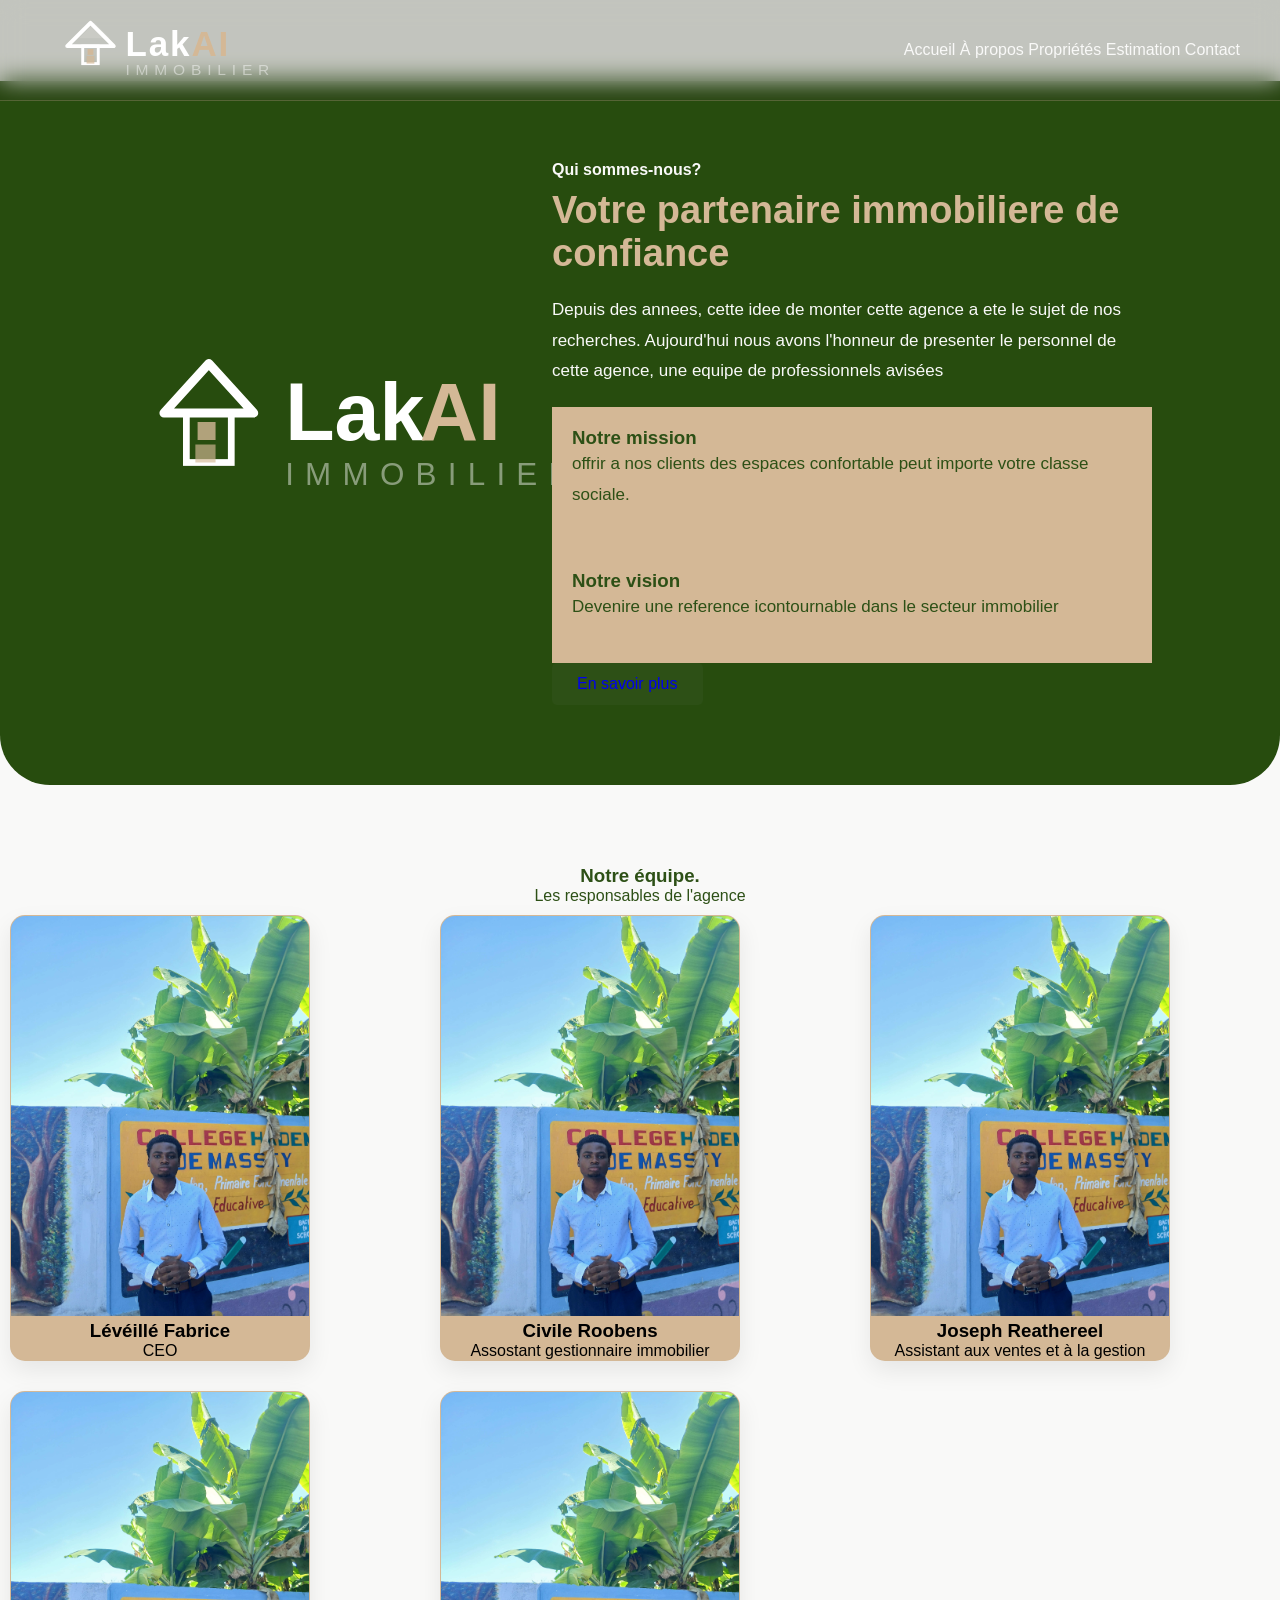
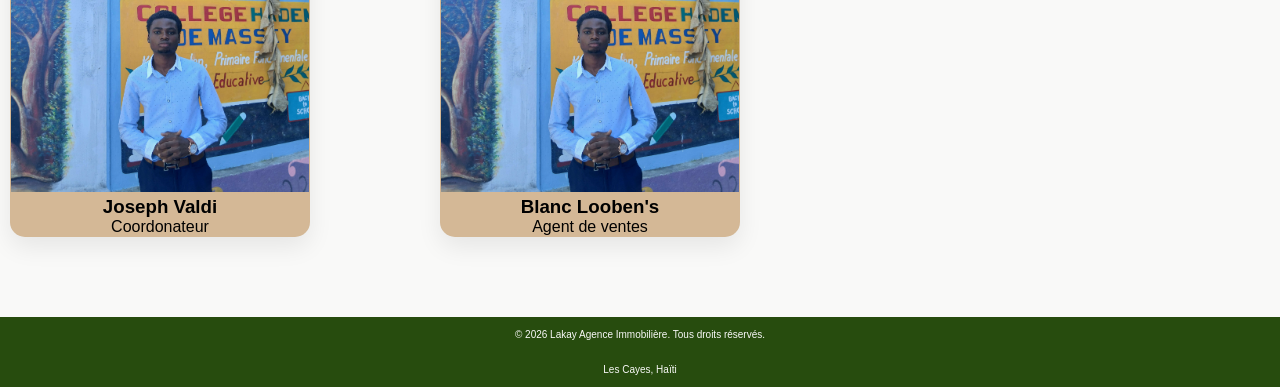
==== apropos.html @ c4681f2a "first commit" ====
<!DOCTYPE html>
<html lang="en">
<head>
    <meta charset="UTF-8">
    <meta name="viewport" content="width=device-width, initial-scale=1.0">
    <title>Document</title>
    <link rel="stylesheet" href="CSS/apropos.css">
</head>
<body>
     <header class="navbar">
      <div class="logo">
        <a href="index.html">
          <img src="IMG/logo-navbar.svg" alt="LakAI" height="70" />
        </a>
      </div>

      <nav class="menu">
        <a href="index.html">Accueil</a>
        <a href="apropos.html">À propos</a>
        <a href="propriete.html">Propriétés</a>
        <a href="estimation.html">Estimation</a>
        <a href="contact.html">Contact</a>
      </nav>
    </header>

    <section class="about">
      <div class="container">

        <div class="about-image">
          <img src="IMG/logo-compact.svg" alt="Agence Immobilière">
        </div>
        
        <div class="about-content">
          <h4 >Qui sommes-nous?</h4>
          <h1>Votre partenaire immobiliere de confiance</h1>
         
          <div class="texte">
              <p >
                Depuis des annees, cette idee de monter cette agence a ete le sujet de nos recherches. 
                Aujourd'hui nous avons l'honneur de presenter le personnel de cette agence, 
                une equipe de professionnels avisées
              </p>
          </div>

        <div class="mission-box">
          <h3>Notre mission</h3>
          <p>
            offrir a nos clients des espaces confortable 
            peut importe votre classe sociale.
          </p>
        </div>

        <div class="vision-box">
          <h3>Notre vision</h3>
          <p>
            Devenire une reference icontournable dans le secteur immobilier
          </p>
        </div>
        <a href="#" class="btn">En savoir plus</a>
      </div>
      </div>
    </section>

    
  <section class="equipe">
    
        <div class="titre-equipe">
          <h3>Notre équipe.</h3>
          <p>Les responsables de l'agence</p>
        </div>
        <div class="personnel">
                <div class="equipe-carte">
                  <img src="IMG/portrait_Reather.jpg" alt="Portrait de Reather" height="400">
                  <h3>Lévéillé Fabrice</h3>
                  <p>CEO</p>
                </div>

                <div class="equipe-carte">
                  <img src="IMG/portrait_Reather.jpg" alt="Portrait de Reather" height="400">
                  <h3>Civile Roobens</h3>
                  <p>Assostant gestionnaire immobilier</p>
                </div>

                <div class="equipe-carte">
                  <img src="IMG/portrait_Reather.jpg" alt="Portrait de Reather" height="400">
                  <h3>Joseph Reathereel</h3>
                  <p>Assistant aux ventes et à la gestion</p>
                </div>

                <div class="equipe-carte">
                  <img src="IMG/portrait_Reather.jpg" alt="Portrait de Reather" height="400">
                  <h3>Joseph Valdi</h3>
                  <p>Coordonateur</p>
                </div>

                <div class="equipe-carte">
                  <img src="IMG/portrait_Reather.jpg" alt="Portrait de Reather" height="400">
                  <h3>Blanc Looben's</h3>
                  <p>Agent de ventes</p>
                </div>
        </div>
    </section>

      <footer class="footer">
      <p>&copy; 2026 Lakay Agence Immobilière. Tous droits réservés.</p>
      <p>Les Cayes, Haïti</p>
    </footer>
</body>
</html>
---- CSS/apropos.css ----
*{

    margin: 0%;
    padding: 0%;
    box-sizing: border-box;
}
body{
    min-height:100vh;
    font-family: Arial, Helvetica, sans-serif;
    background: #f9f9f8 ;
    padding-top: 4%;
}
.navbar{
    position:fixed;
    top:0;
    width:100%;
    z-index:1000;
    display:flex;
    justify-content:space-between;
    align-items:center;
    padding:15px 40px;
    background:rgba(33, 43, 18, 0.25);
    backdrop-filter:blur(12px);
    border-bottom:1px solid rgba(212,184,150,0.25);

}
.menu a {
    list-style: none;
    text-decoration: none;
    color: #f9f9f8;
}
.menu a:hover{
    color: #274c0e;
}
.logo img{
    display:block;
}
.about {
    padding: 80px 10%;
    margin-top: 30px;
}
.container {
    display: flex;
    align-items: center;
    justify-content: space-between;
    gap: 50px;
}

.about-image img{
    width: 500px;
    border-radius: 15px;
}
.about-image img{
    max-width: 120%;
    height: auto;
}

.about-content{
    max-width: 600px;
}
.about-content h4 {
    color: #d4b896;
    margin-bottom: 10px;
}
.about-content h1{
    font-size: 38px;
    margin-bottom: 20px;
    color: #d4b896;
}
.about-content p{
    font-size: 17px;
    line-height: 1.8;
    color: #2d5016;
    margin-bottom: 20px;
}
.about-content h4{
    color: #f9f9f8;
}
.mission-box,
.vision-box{
    background: #d4b896;
    border-radius:;
    padding: 20px;
    border-left: 5px;
}


.texte p{
    color: #f9f9f8;
}
.mission-box h3 {
    color: #2d5016;
}
.vision-box h3 {
    color: #2d5016;
}
.btn{
    display: inline-block;
    padding: 12px 25px;
    background: #2d5016;
    text-decoration: none;
    border-radius: 5px;
    transition: 0,3s;
}
.about{
    background-color: #274c0e;
    border-radius: 0 0 50px 50px;
}

.row {
    background-color: #f9f9f8;
    background-size: 50%;
}
.footer p{
    text-align: center;
    color: #f9f9f8;
    background-color: #274c0e;
    font-size: 10px;
    padding: 12px 25px;
    justify-content: center;
    align-items: center;
}

.equipe{
    background: #f9f9f8;
    padding: 80px 10px;
    text-align: center;
    animation: slideUp 2s;
}

@keyframes slideUp{
    0%{
        transform: translateY(30px);
        opacity: 0;
     }
     100%{
        transform: translateY(0);
        opacity: 1;
     }
}
    
.personnel{
    display: grid;
    grid-template-columns: repeat(auto-fit, minmax(300px,1fr));
    gap: 30px;
}

.equipe-carte{
    background: #d4b896;
    border-radius:20px;
    overflow:hidden;
    border:1px solid rgba(212,184,150,.35);
    box-shadow:0 10px 25px rgba(16, 9, 9, 0.08);
    transition:all .3s ease;
    overflow: hidden;
    
}
.equipe-carte img{
    transition: 0.5s;
}
.equipe-carte:hover{
 transform: scale(1.1);
}
  

.titre-equipe {
    color: #2d5016;
    margin-bottom: 10px;
    justify-content: center;
    text-align: center;
}
.equipe-carte{
   
    border-radius: 15px;
    width: 300px;
    justify-content: center;
    object-fit: contain;
}

 @media (max-widht: 992px) {
    .container{
        flex-direction: column;
        text-align: center;
    }

    .about-image img{
        width: 400px;
    }

    .about-content {
        max-width: 100%;
    }
 }  

 @media (max-width: 768px) {
    .navbar{
        flex-direction: column;
        gap: 15px;
        padding: 15px 20px;
    }

    .menu {
        display: flex;
        flex-direction: column;
        align-items: center;
        gap: 10px;
        width: 100%;
    }

   .about {
    padding: 60px 5%;
    margin-top: 32%;
   } 

   .about-content h1{
    font-size: 28px;
   }

   .about-image img {
    width: 100%;
    max-width: 350px;
   }
   .equipe-carte {
    width: 100%;
    max-width: 300px;
    margin: 0 auto;
   }
 }

   @media (max-width: 480px) {
    .about-content h1{
        font-size: 22px;
    }

    .about-content p {
        font-size: 15px;
    }

    .btn {
        display: block;
        text-align: center;
        width: 100%;
    }

    .equipe {
        padding: 60px 10px;
    }
   }
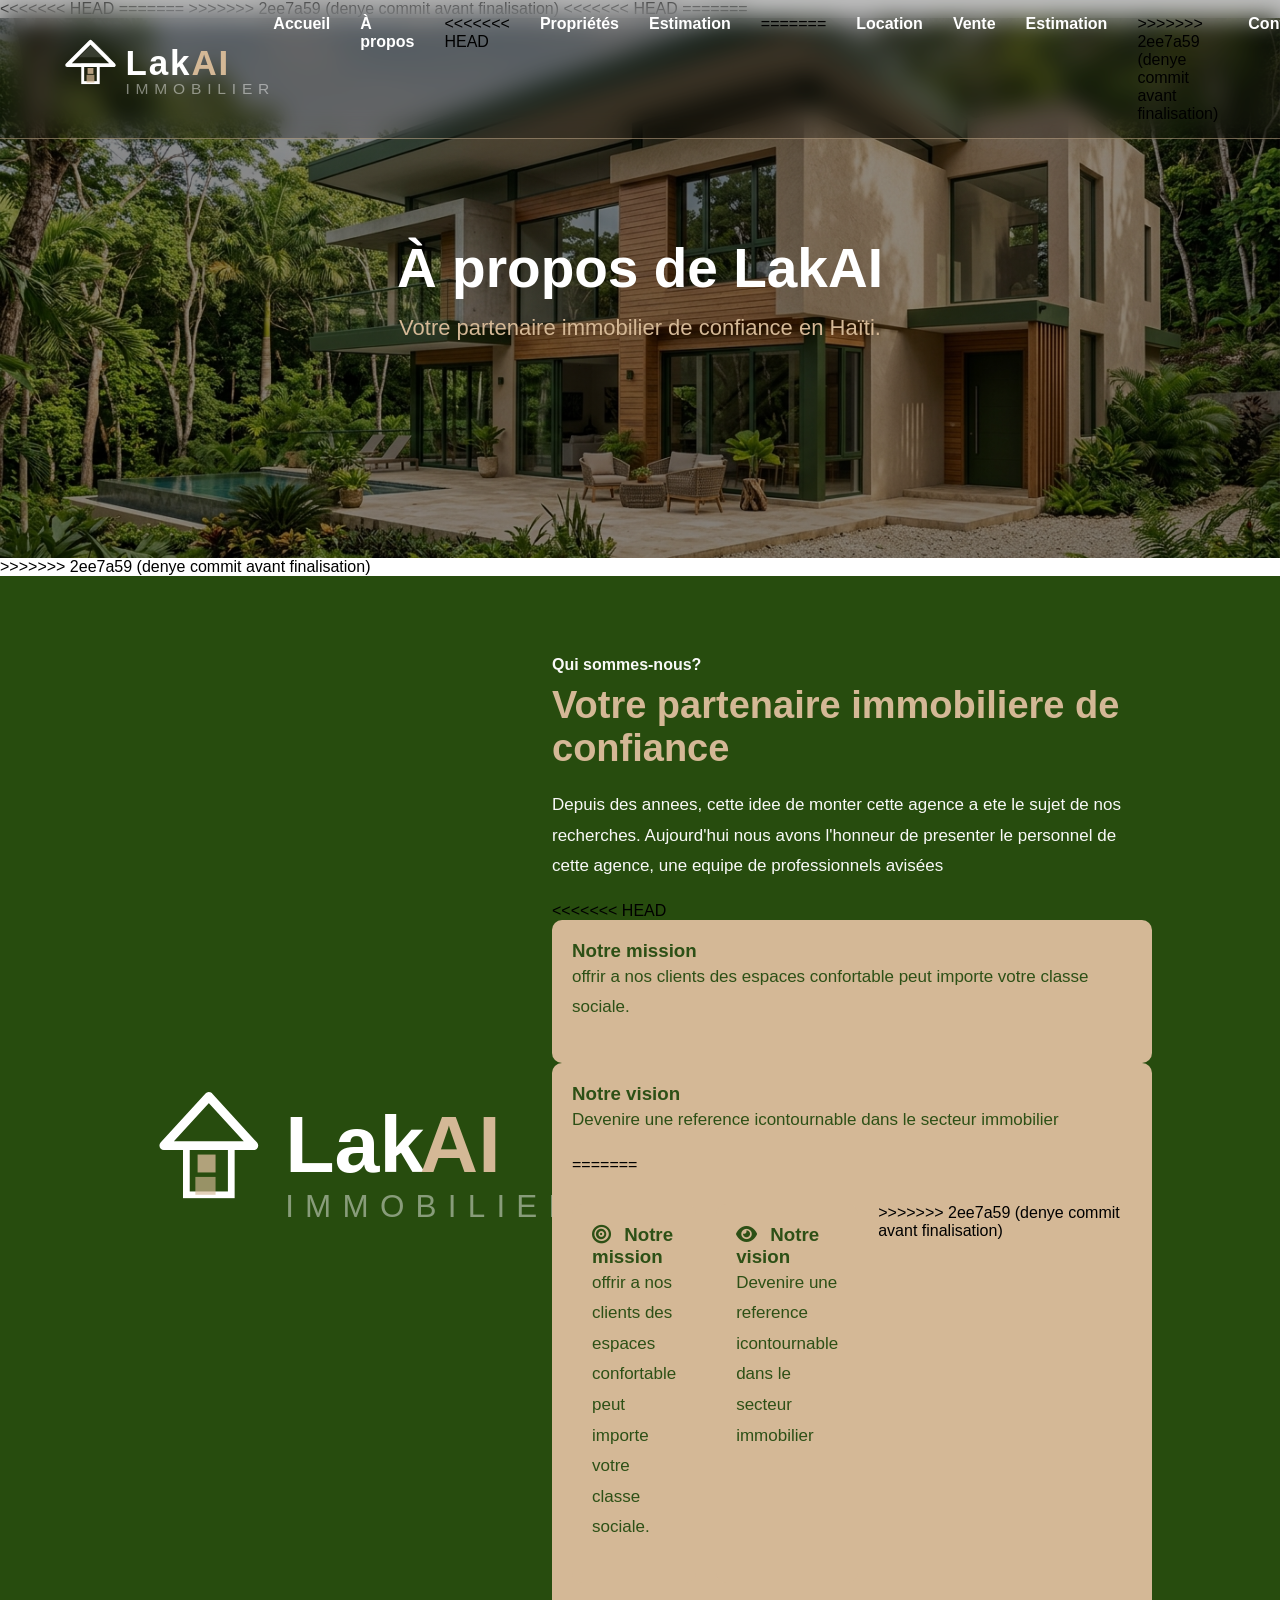
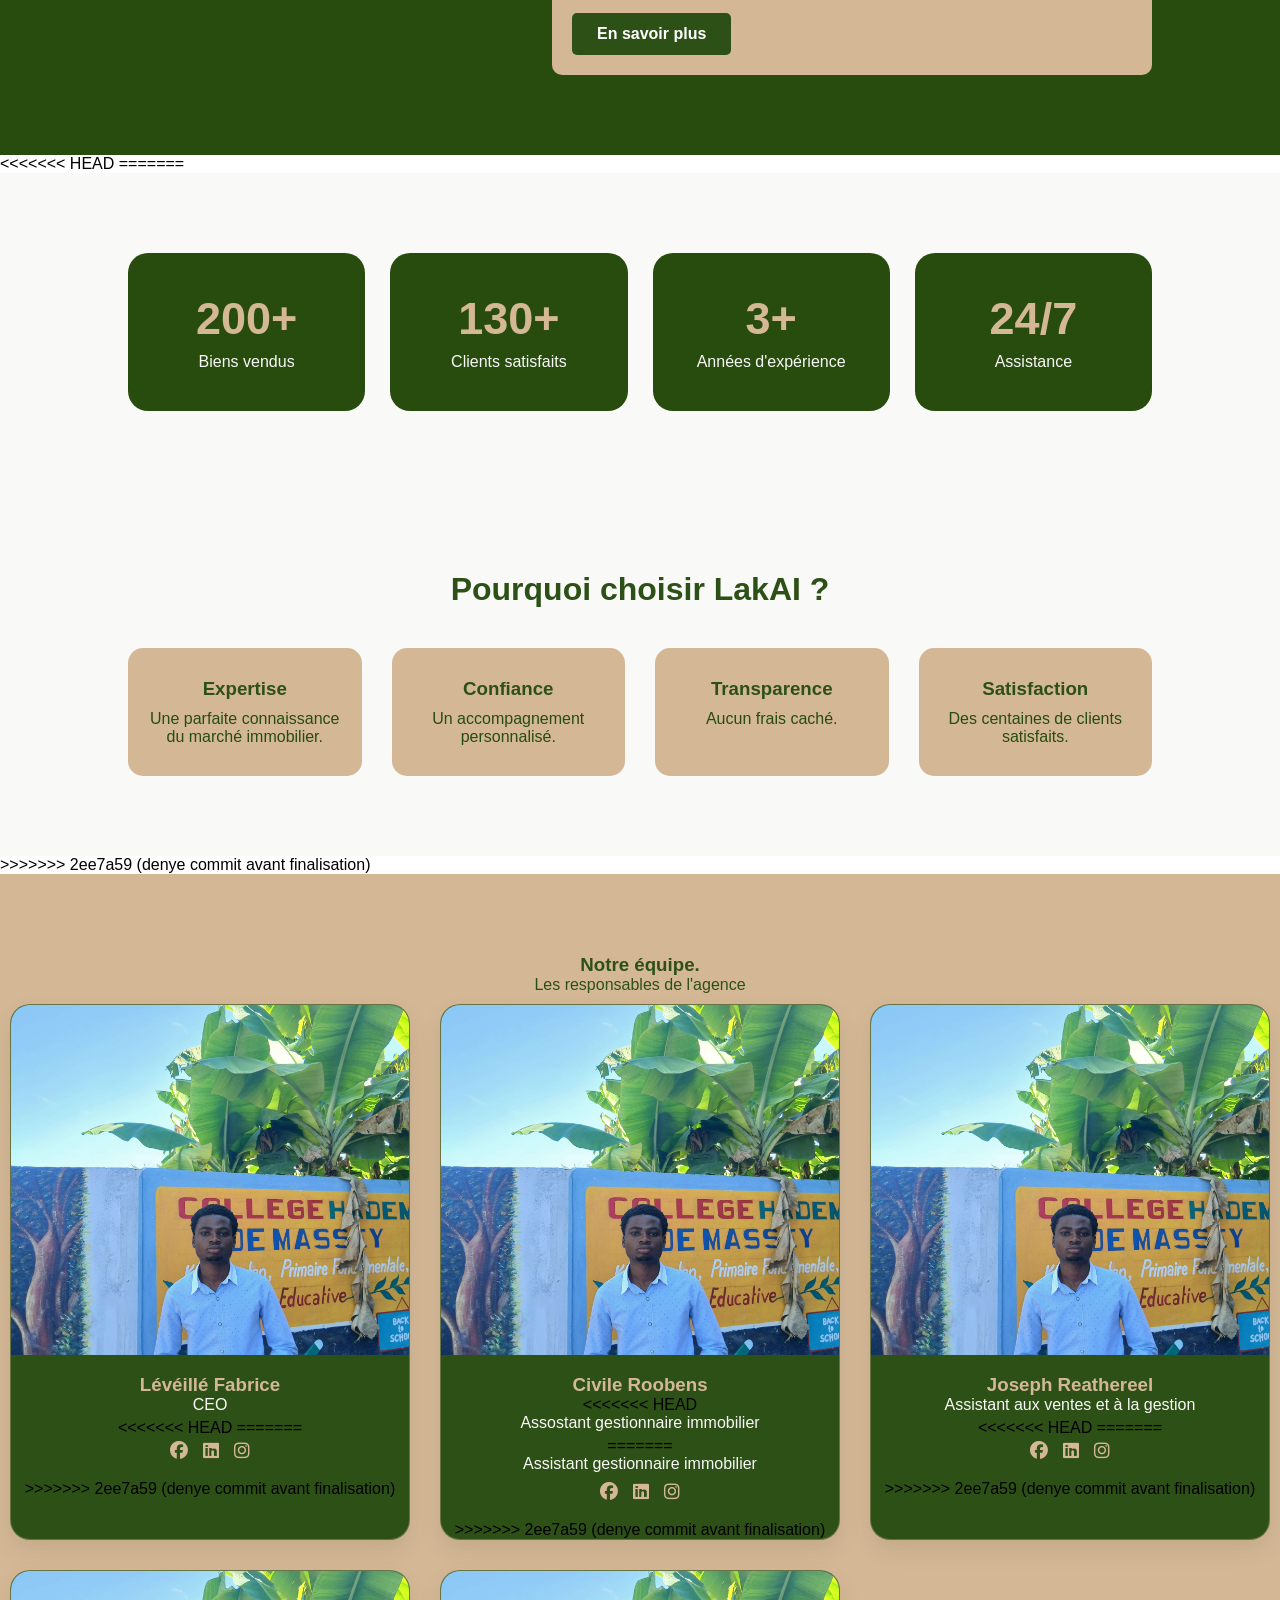
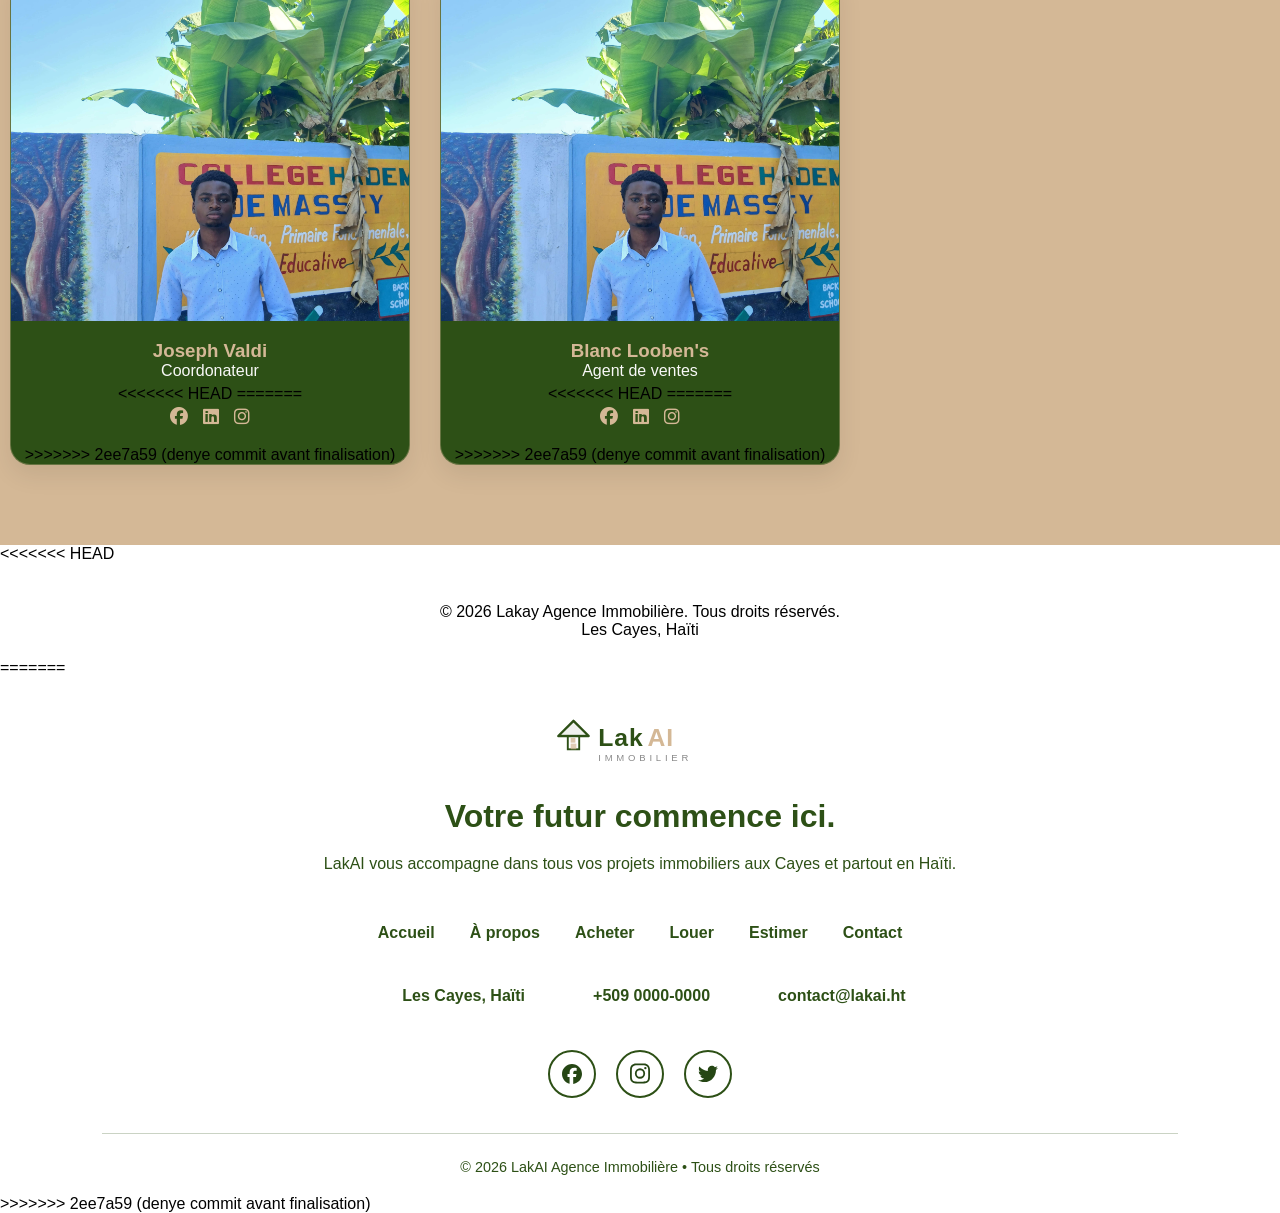
==== commit 0e73e171: "denye commit avant finalisation" ====
--- a/apropos.html
+++ b/apropos.html
@@ -3,8 +3,15 @@
 <head>
     <meta charset="UTF-8">
     <meta name="viewport" content="width=device-width, initial-scale=1.0">
+<<<<<<< HEAD
     <title>Document</title>
     <link rel="stylesheet" href="CSS/apropos.css">
+=======
+    <title>À propos - LakAI</title>
+     <link rel="icon" href="webfonts/house.svg" />
+    <link rel="stylesheet" href="CSS/apropos.css">
+    <link rel="stylesheet" href="https://cdnjs.cloudflare.com/ajax/libs/font-awesome/6.5.1/css/all.min.css">
+>>>>>>> 2ee7a59 (denye commit avant finalisation)
 </head>
 <body>
      <header class="navbar">
@@ -17,12 +24,31 @@
       <nav class="menu">
         <a href="index.html">Accueil</a>
         <a href="apropos.html">À propos</a>
+<<<<<<< HEAD
         <a href="propriete.html">Propriétés</a>
         <a href="estimation.html">Estimation</a>
+=======
+        <a href="location.html">Location</a>
+        <a href="proprietes.html">Vente</a>
+        <a href="estimations.html">Estimation</a>
+>>>>>>> 2ee7a59 (denye commit avant finalisation)
         <a href="contact.html">Contact</a>
       </nav>
     </header>
 
+<<<<<<< HEAD
+=======
+
+
+
+    <section class="about-hero">
+        <div class="overlay">
+            <h1>À propos de LakAI</h1>
+            <p>Votre partenaire immobilier de confiance en Haïti.</p>
+        </div>
+    </section>
+
+>>>>>>> 2ee7a59 (denye commit avant finalisation)
     <section class="about">
       <div class="container">
 
@@ -42,6 +68,7 @@
               </p>
           </div>
 
+<<<<<<< HEAD
         <div class="mission-box">
           <h3>Notre mission</h3>
           <p>
@@ -55,12 +82,74 @@
           <p>
             Devenire une reference icontournable dans le secteur immobilier
           </p>
+=======
+        <div class="valeurs">
+          <div class="mission-box">
+            <h3><i class="fa-solid fa-bullseye"></i> Notre mission</h3>
+            <p>
+              offrir a nos clients des espaces confortable 
+              peut importe votre classe sociale.
+            </p>
+          </div>
+
+          <div class="vision-box">
+            <h3><i class="fa-solid fa-eye"></i> Notre vision</h3>
+            <p>
+              Devenire une reference icontournable dans le secteur immobilier
+            </p>
+          </div>
+>>>>>>> 2ee7a59 (denye commit avant finalisation)
         </div>
         <a href="#" class="btn">En savoir plus</a>
       </div>
       </div>
     </section>
 
+<<<<<<< HEAD
+=======
+    <section class="stats">
+        <div class="stat">
+            <h2>200+</h2>
+            <p>Biens vendus</p>
+        </div>
+        <div class="stat">
+            <h2>130+</h2>
+            <p>Clients satisfaits</p>
+        </div>
+        <div class="stat">
+            <h2>3+</h2>
+            <p>Années d'expérience</p>
+        </div>
+        <div class="stat">
+            <h2>24/7</h2>
+            <p>Assistance</p>
+        </div>
+    </section>
+
+    <section class="why-us">
+        <h2>Pourquoi choisir LakAI ?</h2>
+        <div class="why-grid">
+            <div>
+                <h3> Expertise</h3>
+                <p>Une parfaite connaissance du marché immobilier.</p>
+            </div>
+            <div>
+                <h3> Confiance</h3>
+                <p>Un accompagnement personnalisé.</p>
+            </div>
+            <div>
+                <h3> Transparence</h3>
+                <p>Aucun frais caché.</p>
+            </div>
+            <div>
+                <h3> Satisfaction</h3>
+                <p>Des centaines de clients satisfaits.</p>
+            </div>
+        </div>
+    </section>
+
+
+>>>>>>> 2ee7a59 (denye commit avant finalisation)
     
   <section class="equipe">
     
@@ -73,37 +162,150 @@
                   <img src="IMG/portrait_Reather.jpg" alt="Portrait de Reather" height="400">
                   <h3>Lévéillé Fabrice</h3>
                   <p>CEO</p>
+<<<<<<< HEAD
+=======
+                  <div class="social">
+                    <i class="fa-brands fa-facebook"></i>
+                    <i class="fa-brands fa-linkedin"></i>
+                    <i class="fa-brands fa-instagram"></i>
+                  </div>
+>>>>>>> 2ee7a59 (denye commit avant finalisation)
                 </div>
 
                 <div class="equipe-carte">
                   <img src="IMG/portrait_Reather.jpg" alt="Portrait de Reather" height="400">
                   <h3>Civile Roobens</h3>
+<<<<<<< HEAD
                   <p>Assostant gestionnaire immobilier</p>
+=======
+                  <p>Assistant gestionnaire immobilier</p>
+                  <div class="social">
+                    <i class="fa-brands fa-facebook"></i>
+                    <i class="fa-brands fa-linkedin"></i>
+                    <i class="fa-brands fa-instagram"></i>
+                  </div>
+>>>>>>> 2ee7a59 (denye commit avant finalisation)
                 </div>
 
                 <div class="equipe-carte">
                   <img src="IMG/portrait_Reather.jpg" alt="Portrait de Reather" height="400">
                   <h3>Joseph Reathereel</h3>
                   <p>Assistant aux ventes et à la gestion</p>
+<<<<<<< HEAD
+=======
+                  <div class="social">
+                    <i class="fa-brands fa-facebook"></i>
+                    <i class="fa-brands fa-linkedin"></i>
+                    <i class="fa-brands fa-instagram"></i>
+                  </div>
+>>>>>>> 2ee7a59 (denye commit avant finalisation)
                 </div>
 
                 <div class="equipe-carte">
                   <img src="IMG/portrait_Reather.jpg" alt="Portrait de Reather" height="400">
                   <h3>Joseph Valdi</h3>
                   <p>Coordonateur</p>
+<<<<<<< HEAD
+=======
+                  <div class="social">
+                    <i class="fa-brands fa-facebook"></i>
+                    <i class="fa-brands fa-linkedin"></i>
+                    <i class="fa-brands fa-instagram"></i>
+                  </div>
+>>>>>>> 2ee7a59 (denye commit avant finalisation)
                 </div>
 
                 <div class="equipe-carte">
                   <img src="IMG/portrait_Reather.jpg" alt="Portrait de Reather" height="400">
                   <h3>Blanc Looben's</h3>
                   <p>Agent de ventes</p>
-                </div>
-        </div>
-    </section>
-
+<<<<<<< HEAD
+=======
+                  <div class="social">
+                    <i class="fa-brands fa-facebook"></i>
+                    <i class="fa-brands fa-linkedin"></i>
+                    <i class="fa-brands fa-instagram"></i>
+                  </div>
+>>>>>>> 2ee7a59 (denye commit avant finalisation)
+                </div>
+        </div>
+    </section>
+
+<<<<<<< HEAD
       <footer class="footer">
       <p>&copy; 2026 Lakay Agence Immobilière. Tous droits réservés.</p>
       <p>Les Cayes, Haïti</p>
     </footer>
+=======
+       <footer class="footer">
+
+    <div class="footer-top">
+
+        <img src="IMG/logo-fond-blanc.svg" alt="LakAI" class="footer-logo">
+
+        <h2>Votre futur commence ici.</h2>
+
+        <p>
+            LakAI vous accompagne dans tous vos projets immobiliers
+            aux Cayes et partout en Haïti.
+        </p>
+
+    </div>
+
+    <div class="footer-middle">
+
+        <a href="index.html">Accueil</a>
+
+        <a href="apropos.html">À propos</a>
+
+        <a href="proprietes.html">Acheter</a>
+
+        <a href="proprietesalouer.html">Louer</a>
+
+        <a href="estimation.html">Estimer</a>
+
+        <a href="contact.html">Contact</a>
+
+    </div>
+
+    <div class="footer-contact">
+
+        <div class="contact-box">
+            <img src="Webfonts/location-dot-solid.svg" alt="">
+            <span>Les Cayes, Haïti</span>
+        </div>
+
+        <div class="contact-box">
+            <img src="Webfonts/phone-solid.svg" alt="">
+            <span>+509 0000-0000</span>
+        </div>
+
+        <div class="contact-box">
+            <img src="Webfonts/envelope-solid.svg" alt="">
+            <span>contact@lakai.ht</span>
+        </div>
+
+    </div>
+
+    <div class="footer-social">
+
+        <a href="#"><img src="Webfonts/facebook.svg" alt=""></a>
+
+        <a href="#"><img src="Webfonts/instagram.svg" alt=""></a>
+
+        <a href="#"><img src="Webfonts/twitter.svg" alt=""></a>
+
+    </div>
+
+    <div class="footer-bottom">
+
+        <p>
+            © 2026 LakAI Agence Immobilière • Tous droits réservés
+        </p>
+
+    </div>
+
+</footer>
+>>>>>>> 2ee7a59 (denye commit avant finalisation)
 </body>
 </html>
--- a/CSS/apropos.css
+++ b/CSS/apropos.css
@@ -1,43 +1,108 @@
-*{
-
-    margin: 0%;
-    padding: 0%;
-    box-sizing: border-box;
-}
-body{
-    min-height:100vh;
-    font-family: Arial, Helvetica, sans-serif;
-    background: #f9f9f8 ;
-    padding-top: 4%;
-}
-.navbar{
-    position:fixed;
-    top:0;
-    width:100%;
-    z-index:1000;
-    display:flex;
-    justify-content:space-between;
-    align-items:center;
-    padding:15px 40px;
-    background:rgba(33, 43, 18, 0.25);
-    backdrop-filter:blur(12px);
-    border-bottom:1px solid rgba(212,184,150,0.25);
-
-}
-.menu a {
-    list-style: none;
-    text-decoration: none;
-    color: #f9f9f8;
-}
-.menu a:hover{
-    color: #274c0e;
-}
-.logo img{
-    display:block;
-}
+* {
+  margin: 0;
+  padding: 0;
+  box-sizing: border-box;
+}
+
+body {
+  min-height: 100vh;
+  font-family: Arial, Helvetica, sans-serif;
+}
+
+.hero {
+  min-height: 100vh;
+  background-image:
+    linear-gradient(rgba(0, 0, 0, 0.45), rgba(0, 0, 0, 0.45)),
+    url("../IMG/Gemini_Generated_Image_sgoa5hsgoa5hsgoa.png");
+  background-size: cover;
+  background-position: center;
+  display: flex;
+  justify-content: center;
+  align-items: center;
+  text-align: center;
+  padding: 40px;
+}
+
+.hero-overlay {
+  position: absolute;
+  inset: 0;
+  display: flex;
+  justify-content: center;
+  align-items: center;
+  text-align: center;
+  padding: 40px;
+  z-index: 10;
+  pointer-events: none;
+}
+
+.hero-overlay .hero-buttons a {
+  pointer-events: all;
+}
+
+.navbar {
+  position: fixed;
+  top: 0;
+  width: 100%;
+  z-index: 1000;
+  display: flex;
+  justify-content: space-between;
+  align-items: center;
+  padding: 15px 40px;
+  background: rgba(0, 0, 0, 0.25);
+  backdrop-filter: blur(12px);
+  border-bottom: 1px solid rgba(212, 184, 150, 0.5);
+}
+
+.logo img {
+  display: block;
+}
+
+.navbar nav {
+  display: flex;
+  gap: 30px;
+}
+
+.navbar nav a {
+  text-decoration: none;
+  color: white;
+  font-weight: 600;
+  transition: 0.3s;
+}
+
+.navbar nav a:hover {
+  color: #d4b896;
+}
+
+.about-hero{
+    height: 60vh;
+    background:
+        linear-gradient(rgba(0, 0, 0, 0.45), rgba(0, 0, 0, 0.45)),
+    url("../IMG/Gemini_Generated_Image_sgoa5hsgoa5hsgoa.png");
+    background-size: cover;
+    background-position: center;
+    display: flex;
+    justify-content: center;
+    align-items: center;
+    text-align: center;
+    padding: 40px;
+}
+
+.about-hero h1{
+    color: #fff;
+    font-size: 55px;
+    margin-bottom: 15px;
+}
+
+.about-hero p{
+    color: #d4b896;
+    font-size: 22px;
+}
+
+
+
 .about {
     padding: 80px 10%;
-    margin-top: 30px;
+    margin-top: 0;
 }
 .container {
     display: flex;
@@ -57,6 +122,32 @@
 
 .about-content{
     max-width: 600px;
+    animation: fadeInLeft 1s ease;
+}
+.about-image{
+    animation: fadeInRight 1s ease;
+}
+
+@keyframes fadeInLeft{
+    from{
+        opacity: 0;
+        transform: translateX(-50px);
+    }
+    to{
+        opacity: 1;
+        transform: translateX(0);
+    }
+}
+
+@keyframes fadeInRight{
+    from{
+        opacity: 0;
+        transform: translateX(50px);
+    }
+    to{
+        opacity: 1;
+        transform: translateX(0);
+    }
 }
 .about-content h4 {
     color: #d4b896;
@@ -76,14 +167,27 @@
 .about-content h4{
     color: #f9f9f8;
 }
+.valeurs{
+    display: flex;
+    gap: 20px;
+    margin: 30px 0;
+}
+
 .mission-box,
 .vision-box{
+    flex: 1;
     background: #d4b896;
-    border-radius:;
+    border-radius: 10px;
     padding: 20px;
     border-left: 5px;
 }
 
+@media(max-width: 768px){
+    .valeurs{
+        flex-direction: column;
+    }
+}
+
 
 .texte p{
     color: #f9f9f8;
@@ -93,36 +197,120 @@
 }
 .vision-box h3 {
     color: #2d5016;
+}
+.mission-box h3 i,
+.vision-box h3 i{
+    margin-right: 8px;
 }
 .btn{
     display: inline-block;
     padding: 12px 25px;
     background: #2d5016;
+    color: #fff;
+    font-weight: bold;
     text-decoration: none;
     border-radius: 5px;
-    transition: 0,3s;
+    transition: 0.3s;
+}
+.btn:hover{
+    background: #d4b896;
+    color: #274c0e;
+    transform: translateY(-4px);
+    box-shadow: 0 10px 20px rgba(0,0,0,.25);
 }
 .about{
     background-color: #274c0e;
-    border-radius: 0 0 50px 50px;
-}
+   
+}
+
+.stats{
+    display: grid;
+    grid-template-columns: repeat(4, 1fr);
+    gap: 25px;
+    padding: 80px 10%;
+    background: #f9f9f8;
+}
+
+.stat{
+    background: #274c0e;
+    color: #f9f9f8;
+    padding: 40px;
+    border-radius: 20px;
+    text-align: center;
+    transition: .4s;
+}
+
+.stat h2{
+    font-size: 45px;
+    color: #d4b896;
+    margin-bottom: 8px;
+}
+
+.stat:hover{
+    transform: translateY(-8px);
+}
+
+@media (max-width: 768px){
+    .stats{
+        grid-template-columns: repeat(2, 1fr);
+        padding: 60px 8%;
+    }
+}
+
+@media (max-width: 480px){
+    .stats{
+        grid-template-columns: 1fr;
+    }
+}
+
+.why-us{
+    background: #f9f9f8;
+    padding: 80px 10%;
+    text-align: center;
+}
+
+.why-us h2{
+    color: #2d5016;
+    font-size: 32px;
+    margin-bottom: 40px;
+}
+
+.why-grid{
+    display: grid;
+    grid-template-columns: repeat(auto-fit, minmax(220px, 1fr));
+    gap: 30px;
+}
+
+.why-grid div{
+    background: #d4b896;
+    border-radius: 15px;
+    padding: 30px 20px;
+    transition: .3s;
+}
+
+.why-grid div:hover{
+    transform: translateY(-8px);
+    box-shadow: 0 10px 25px rgba(16, 9, 9, 0.15);
+}
+
+.why-grid h3{
+    color: #2d5016;
+    margin-bottom: 10px;
+}
+
+.why-grid p{
+    color: #274c0e;
+}
+
 
 .row {
     background-color: #f9f9f8;
     background-size: 50%;
 }
-.footer p{
-    text-align: center;
-    color: #f9f9f8;
-    background-color: #274c0e;
-    font-size: 10px;
-    padding: 12px 25px;
-    justify-content: center;
-    align-items: center;
-}
+
 
 .equipe{
-    background: #f9f9f8;
+    background: #d4b896;
     padding: 80px 10px;
     text-align: center;
     animation: slideUp 2s;
@@ -146,7 +334,7 @@
 }
 
 .equipe-carte{
-    background: #d4b896;
+    background: #2d5016;
     border-radius:20px;
     overflow:hidden;
     border:1px solid rgba(212,184,150,.35);
@@ -156,10 +344,42 @@
     
 }
 .equipe-carte img{
+    width: 100%;
+    height: 350px;
+    object-fit: cover;
     transition: 0.5s;
 }
-.equipe-carte:hover{
- transform: scale(1.1);
+.equipe-carte{
+    cursor: pointer;
+}
+.equipe-carte:hover img{
+    transform: scale(1.08);
+}
+.equipe-carte h3{
+    color: #d4b896;
+    padding: 15px 10px 0;
+}
+.equipe-carte p{
+    color: #f9f9f8;
+    padding: 0 10px 5px;
+}
+
+.social{
+    display: flex;
+    justify-content: center;
+    gap: 15px;
+    padding: 5px 10px 20px;
+}
+
+.social i{
+    color: #d4b896;
+    font-size: 18px;
+    transition: .3s;
+}
+
+.social i:hover{
+    color: #fff;
+    transform: translateY(-3px);
 }
   
 
@@ -169,15 +389,142 @@
     justify-content: center;
     text-align: center;
 }
-.equipe-carte{
-   
-    border-radius: 15px;
-    width: 300px;
-    justify-content: center;
-    object-fit: contain;
-}
-
- @media (max-widht: 992px) {
+
+
+
+.footer{
+    background:#FFFFFF;
+    padding:40px 8% 20px;
+    text-align:center;
+    border-top: none;
+}
+
+.footer-top{
+    max-width:650px;
+    margin:auto;
+}
+
+.footer-logo{
+    width:190px;
+    margin-bottom:20px;
+}
+
+.footer-top h2{
+    color:#2D5016;
+    font-size:2rem;
+    margin-bottom:15px;
+}
+
+.footer-top p{
+    color:#2D5016;
+    line-height:1.8;
+    margin-bottom:45px;
+}
+
+
+/*==========================
+        MENU
+==========================*/
+
+.footer-middle{
+    display:flex;
+    justify-content:center;
+    flex-wrap:wrap;
+    gap:35px;
+    margin-bottom:45px;
+}
+
+.footer-middle a{
+    color:#2D5016;
+    text-decoration:none;
+    font-weight:bold;
+    transition:.3s;
+}
+
+.footer-middle a:hover{
+    color:#D4B896;
+}
+
+
+/*==========================
+      CONTACT
+==========================*/
+
+.footer-contact{
+    display:flex;
+    justify-content:center;
+    flex-wrap:wrap;
+    gap:40px;
+    margin-bottom:45px;
+}
+
+.contact-box{
+    display:flex;
+    align-items:center;
+    gap:10px;
+    color:#2D5016;
+    font-weight:600;
+}
+
+.contact-box img{
+    width:18px;
+    filter:brightness(0) saturate(100%) invert(22%) sepia(27%) saturate(964%) hue-rotate(55deg);
+}
+
+
+/*==========================
+      RESEAUX SOCIAUX
+==========================*/
+
+.footer-social{
+    display:flex;
+    justify-content:center;
+    gap:20px;
+    margin-bottom:35px;
+}
+
+.footer-social a{
+    width:48px;
+    height:48px;
+    border:2px solid #2D5016;
+    border-radius:50%;
+    display:flex;
+    justify-content:center;
+    align-items:center;
+    transition:.3s;
+}
+
+.footer-social a:hover{
+    background:#2D5016;
+    transform:translateY(-5px);
+}
+
+.footer-social img{
+    width:20px;
+    filter:brightness(0) saturate(100%) invert(22%) sepia(27%) saturate(964%) hue-rotate(55deg);
+}
+
+.footer-social a:hover img{
+    filter:brightness(0) invert(1);
+}
+
+
+/*==========================
+      COPYRIGHT
+==========================*/
+
+.footer-bottom{
+    margin-top:20px;
+    padding-top:25px;
+    border-top:1px solid rgba(45,80,22,.25);
+}
+
+.footer-bottom p{
+    color:#2D5016;
+    font-size:.9rem;
+}
+
+ @media (max-width: 992px) {
     .container{
         flex-direction: column;
         text-align: center;
@@ -246,6 +593,3 @@
         padding: 60px 10px;
     }
    }
- 
-    
-
--- a/CSS/apropos.css
+++ b/CSS/apropos.css
@@ -1,43 +1,108 @@
-*{
-
-    margin: 0%;
-    padding: 0%;
-    box-sizing: border-box;
-}
-body{
-    min-height:100vh;
-    font-family: Arial, Helvetica, sans-serif;
-    background: #f9f9f8 ;
-    padding-top: 4%;
-}
-.navbar{
-    position:fixed;
-    top:0;
-    width:100%;
-    z-index:1000;
-    display:flex;
-    justify-content:space-between;
-    align-items:center;
-    padding:15px 40px;
-    background:rgba(33, 43, 18, 0.25);
-    backdrop-filter:blur(12px);
-    border-bottom:1px solid rgba(212,184,150,0.25);
-
-}
-.menu a {
-    list-style: none;
-    text-decoration: none;
-    color: #f9f9f8;
-}
-.menu a:hover{
-    color: #274c0e;
-}
-.logo img{
-    display:block;
-}
+* {
+  margin: 0;
+  padding: 0;
+  box-sizing: border-box;
+}
+
+body {
+  min-height: 100vh;
+  font-family: Arial, Helvetica, sans-serif;
+}
+
+.hero {
+  min-height: 100vh;
+  background-image:
+    linear-gradient(rgba(0, 0, 0, 0.45), rgba(0, 0, 0, 0.45)),
+    url("../IMG/Gemini_Generated_Image_sgoa5hsgoa5hsgoa.png");
+  background-size: cover;
+  background-position: center;
+  display: flex;
+  justify-content: center;
+  align-items: center;
+  text-align: center;
+  padding: 40px;
+}
+
+.hero-overlay {
+  position: absolute;
+  inset: 0;
+  display: flex;
+  justify-content: center;
+  align-items: center;
+  text-align: center;
+  padding: 40px;
+  z-index: 10;
+  pointer-events: none;
+}
+
+.hero-overlay .hero-buttons a {
+  pointer-events: all;
+}
+
+.navbar {
+  position: fixed;
+  top: 0;
+  width: 100%;
+  z-index: 1000;
+  display: flex;
+  justify-content: space-between;
+  align-items: center;
+  padding: 15px 40px;
+  background: rgba(0, 0, 0, 0.25);
+  backdrop-filter: blur(12px);
+  border-bottom: 1px solid rgba(212, 184, 150, 0.5);
+}
+
+.logo img {
+  display: block;
+}
+
+.navbar nav {
+  display: flex;
+  gap: 30px;
+}
+
+.navbar nav a {
+  text-decoration: none;
+  color: white;
+  font-weight: 600;
+  transition: 0.3s;
+}
+
+.navbar nav a:hover {
+  color: #d4b896;
+}
+
+.about-hero{
+    height: 60vh;
+    background:
+        linear-gradient(rgba(0, 0, 0, 0.45), rgba(0, 0, 0, 0.45)),
+    url("../IMG/Gemini_Generated_Image_sgoa5hsgoa5hsgoa.png");
+    background-size: cover;
+    background-position: center;
+    display: flex;
+    justify-content: center;
+    align-items: center;
+    text-align: center;
+    padding: 40px;
+}
+
+.about-hero h1{
+    color: #fff;
+    font-size: 55px;
+    margin-bottom: 15px;
+}
+
+.about-hero p{
+    color: #d4b896;
+    font-size: 22px;
+}
+
+
+
 .about {
     padding: 80px 10%;
-    margin-top: 30px;
+    margin-top: 0;
 }
 .container {
     display: flex;
@@ -57,6 +122,32 @@
 
 .about-content{
     max-width: 600px;
+    animation: fadeInLeft 1s ease;
+}
+.about-image{
+    animation: fadeInRight 1s ease;
+}
+
+@keyframes fadeInLeft{
+    from{
+        opacity: 0;
+        transform: translateX(-50px);
+    }
+    to{
+        opacity: 1;
+        transform: translateX(0);
+    }
+}
+
+@keyframes fadeInRight{
+    from{
+        opacity: 0;
+        transform: translateX(50px);
+    }
+    to{
+        opacity: 1;
+        transform: translateX(0);
+    }
 }
 .about-content h4 {
     color: #d4b896;
@@ -76,14 +167,27 @@
 .about-content h4{
     color: #f9f9f8;
 }
+.valeurs{
+    display: flex;
+    gap: 20px;
+    margin: 30px 0;
+}
+
 .mission-box,
 .vision-box{
+    flex: 1;
     background: #d4b896;
-    border-radius:;
+    border-radius: 10px;
     padding: 20px;
     border-left: 5px;
 }
 
+@media(max-width: 768px){
+    .valeurs{
+        flex-direction: column;
+    }
+}
+
 
 .texte p{
     color: #f9f9f8;
@@ -93,36 +197,120 @@
 }
 .vision-box h3 {
     color: #2d5016;
+}
+.mission-box h3 i,
+.vision-box h3 i{
+    margin-right: 8px;
 }
 .btn{
     display: inline-block;
     padding: 12px 25px;
     background: #2d5016;
+    color: #fff;
+    font-weight: bold;
     text-decoration: none;
     border-radius: 5px;
-    transition: 0,3s;
+    transition: 0.3s;
+}
+.btn:hover{
+    background: #d4b896;
+    color: #274c0e;
+    transform: translateY(-4px);
+    box-shadow: 0 10px 20px rgba(0,0,0,.25);
 }
 .about{
     background-color: #274c0e;
-    border-radius: 0 0 50px 50px;
-}
+   
+}
+
+.stats{
+    display: grid;
+    grid-template-columns: repeat(4, 1fr);
+    gap: 25px;
+    padding: 80px 10%;
+    background: #f9f9f8;
+}
+
+.stat{
+    background: #274c0e;
+    color: #f9f9f8;
+    padding: 40px;
+    border-radius: 20px;
+    text-align: center;
+    transition: .4s;
+}
+
+.stat h2{
+    font-size: 45px;
+    color: #d4b896;
+    margin-bottom: 8px;
+}
+
+.stat:hover{
+    transform: translateY(-8px);
+}
+
+@media (max-width: 768px){
+    .stats{
+        grid-template-columns: repeat(2, 1fr);
+        padding: 60px 8%;
+    }
+}
+
+@media (max-width: 480px){
+    .stats{
+        grid-template-columns: 1fr;
+    }
+}
+
+.why-us{
+    background: #f9f9f8;
+    padding: 80px 10%;
+    text-align: center;
+}
+
+.why-us h2{
+    color: #2d5016;
+    font-size: 32px;
+    margin-bottom: 40px;
+}
+
+.why-grid{
+    display: grid;
+    grid-template-columns: repeat(auto-fit, minmax(220px, 1fr));
+    gap: 30px;
+}
+
+.why-grid div{
+    background: #d4b896;
+    border-radius: 15px;
+    padding: 30px 20px;
+    transition: .3s;
+}
+
+.why-grid div:hover{
+    transform: translateY(-8px);
+    box-shadow: 0 10px 25px rgba(16, 9, 9, 0.15);
+}
+
+.why-grid h3{
+    color: #2d5016;
+    margin-bottom: 10px;
+}
+
+.why-grid p{
+    color: #274c0e;
+}
+
 
 .row {
     background-color: #f9f9f8;
     background-size: 50%;
 }
-.footer p{
-    text-align: center;
-    color: #f9f9f8;
-    background-color: #274c0e;
-    font-size: 10px;
-    padding: 12px 25px;
-    justify-content: center;
-    align-items: center;
-}
+
 
 .equipe{
-    background: #f9f9f8;
+    background: #d4b896;
     padding: 80px 10px;
     text-align: center;
     animation: slideUp 2s;
@@ -146,7 +334,7 @@
 }
 
 .equipe-carte{
-    background: #d4b896;
+    background: #2d5016;
     border-radius:20px;
     overflow:hidden;
     border:1px solid rgba(212,184,150,.35);
@@ -156,10 +344,42 @@
     
 }
 .equipe-carte img{
+    width: 100%;
+    height: 350px;
+    object-fit: cover;
     transition: 0.5s;
 }
-.equipe-carte:hover{
- transform: scale(1.1);
+.equipe-carte{
+    cursor: pointer;
+}
+.equipe-carte:hover img{
+    transform: scale(1.08);
+}
+.equipe-carte h3{
+    color: #d4b896;
+    padding: 15px 10px 0;
+}
+.equipe-carte p{
+    color: #f9f9f8;
+    padding: 0 10px 5px;
+}
+
+.social{
+    display: flex;
+    justify-content: center;
+    gap: 15px;
+    padding: 5px 10px 20px;
+}
+
+.social i{
+    color: #d4b896;
+    font-size: 18px;
+    transition: .3s;
+}
+
+.social i:hover{
+    color: #fff;
+    transform: translateY(-3px);
 }
   
 
@@ -169,15 +389,142 @@
     justify-content: center;
     text-align: center;
 }
-.equipe-carte{
-   
-    border-radius: 15px;
-    width: 300px;
-    justify-content: center;
-    object-fit: contain;
-}
-
- @media (max-widht: 992px) {
+
+
+
+.footer{
+    background:#FFFFFF;
+    padding:40px 8% 20px;
+    text-align:center;
+    border-top: none;
+}
+
+.footer-top{
+    max-width:650px;
+    margin:auto;
+}
+
+.footer-logo{
+    width:190px;
+    margin-bottom:20px;
+}
+
+.footer-top h2{
+    color:#2D5016;
+    font-size:2rem;
+    margin-bottom:15px;
+}
+
+.footer-top p{
+    color:#2D5016;
+    line-height:1.8;
+    margin-bottom:45px;
+}
+
+
+/*==========================
+        MENU
+==========================*/
+
+.footer-middle{
+    display:flex;
+    justify-content:center;
+    flex-wrap:wrap;
+    gap:35px;
+    margin-bottom:45px;
+}
+
+.footer-middle a{
+    color:#2D5016;
+    text-decoration:none;
+    font-weight:bold;
+    transition:.3s;
+}
+
+.footer-middle a:hover{
+    color:#D4B896;
+}
+
+
+/*==========================
+      CONTACT
+==========================*/
+
+.footer-contact{
+    display:flex;
+    justify-content:center;
+    flex-wrap:wrap;
+    gap:40px;
+    margin-bottom:45px;
+}
+
+.contact-box{
+    display:flex;
+    align-items:center;
+    gap:10px;
+    color:#2D5016;
+    font-weight:600;
+}
+
+.contact-box img{
+    width:18px;
+    filter:brightness(0) saturate(100%) invert(22%) sepia(27%) saturate(964%) hue-rotate(55deg);
+}
+
+
+/*==========================
+      RESEAUX SOCIAUX
+==========================*/
+
+.footer-social{
+    display:flex;
+    justify-content:center;
+    gap:20px;
+    margin-bottom:35px;
+}
+
+.footer-social a{
+    width:48px;
+    height:48px;
+    border:2px solid #2D5016;
+    border-radius:50%;
+    display:flex;
+    justify-content:center;
+    align-items:center;
+    transition:.3s;
+}
+
+.footer-social a:hover{
+    background:#2D5016;
+    transform:translateY(-5px);
+}
+
+.footer-social img{
+    width:20px;
+    filter:brightness(0) saturate(100%) invert(22%) sepia(27%) saturate(964%) hue-rotate(55deg);
+}
+
+.footer-social a:hover img{
+    filter:brightness(0) invert(1);
+}
+
+
+/*==========================
+      COPYRIGHT
+==========================*/
+
+.footer-bottom{
+    margin-top:20px;
+    padding-top:25px;
+    border-top:1px solid rgba(45,80,22,.25);
+}
+
+.footer-bottom p{
+    color:#2D5016;
+    font-size:.9rem;
+}
+
+ @media (max-width: 992px) {
     .container{
         flex-direction: column;
         text-align: center;
@@ -246,6 +593,3 @@
         padding: 60px 10px;
     }
    }
- 
-    
-
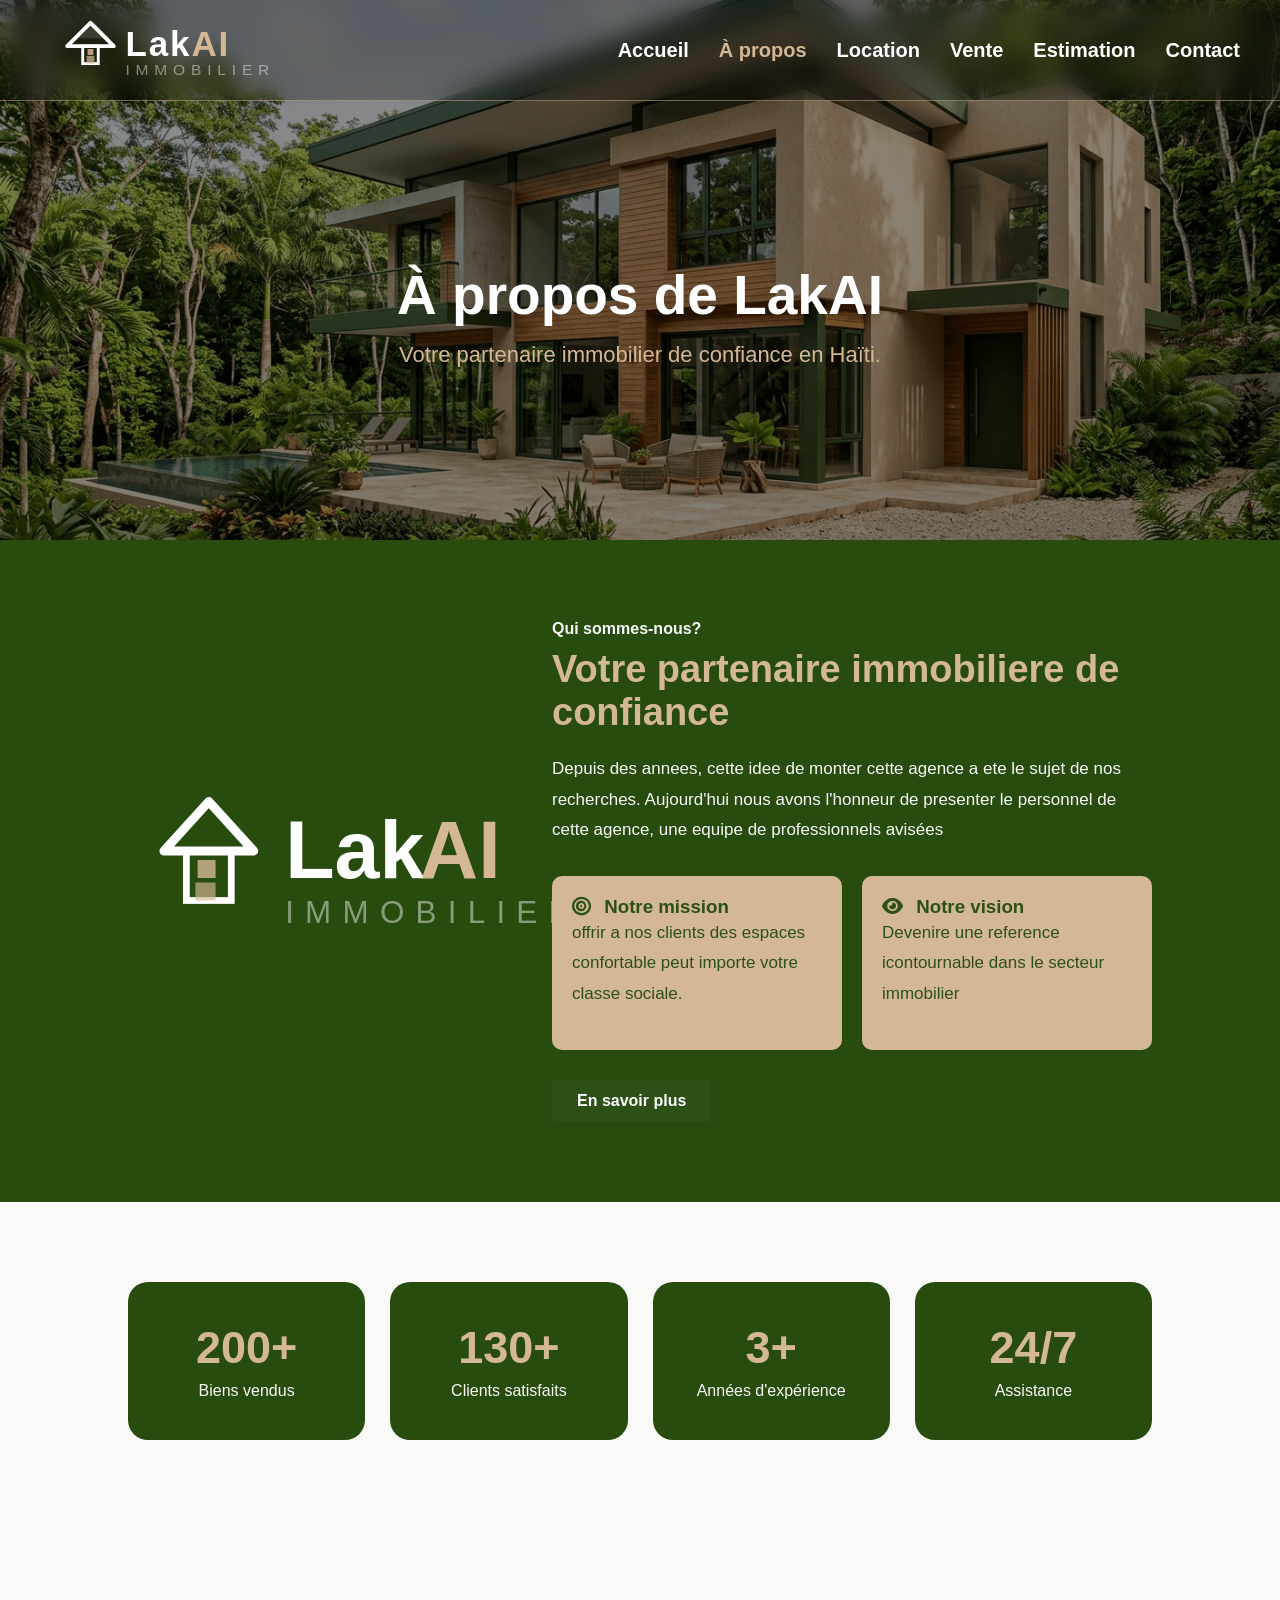
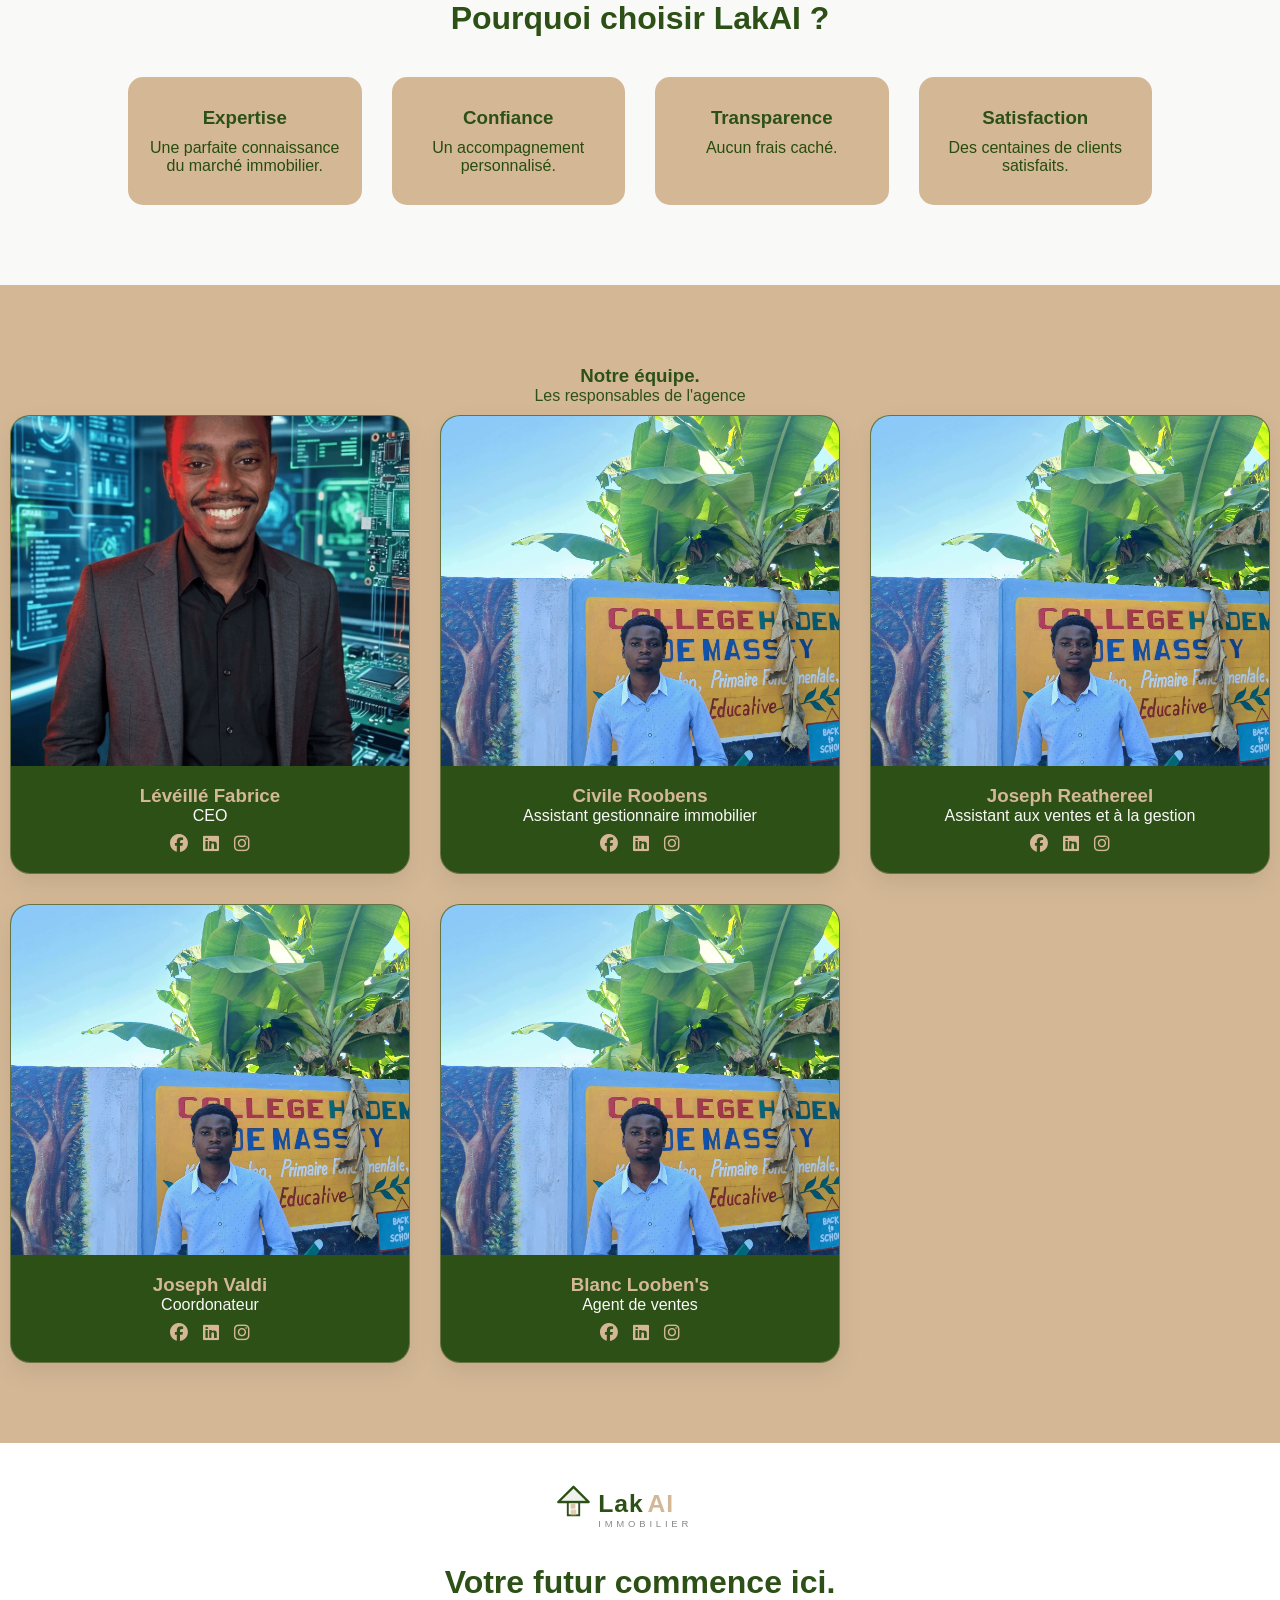
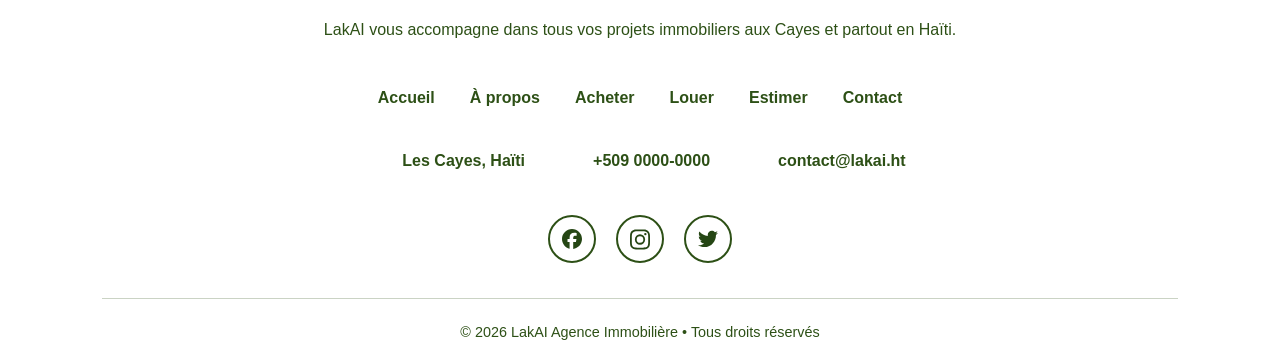
==== commit d51775d6: "tout bagay" ====
--- a/apropos.html
+++ b/apropos.html
@@ -3,15 +3,10 @@
 <head>
     <meta charset="UTF-8">
     <meta name="viewport" content="width=device-width, initial-scale=1.0">
-<<<<<<< HEAD
-    <title>Document</title>
-    <link rel="stylesheet" href="CSS/apropos.css">
-=======
     <title>À propos - LakAI</title>
-     <link rel="icon" href="webfonts/house.svg" />
+     <link rel="icon" href="webfonts/user.svg" />
     <link rel="stylesheet" href="CSS/apropos.css">
     <link rel="stylesheet" href="https://cdnjs.cloudflare.com/ajax/libs/font-awesome/6.5.1/css/all.min.css">
->>>>>>> 2ee7a59 (denye commit avant finalisation)
 </head>
 <body>
      <header class="navbar">
@@ -23,21 +18,14 @@
 
       <nav class="menu">
         <a href="index.html">Accueil</a>
-        <a href="apropos.html">À propos</a>
-<<<<<<< HEAD
-        <a href="propriete.html">Propriétés</a>
-        <a href="estimation.html">Estimation</a>
-=======
+       <a href="apropos.html" class="active">À propos</a>
         <a href="location.html">Location</a>
         <a href="proprietes.html">Vente</a>
         <a href="estimations.html">Estimation</a>
->>>>>>> 2ee7a59 (denye commit avant finalisation)
         <a href="contact.html">Contact</a>
       </nav>
     </header>
 
-<<<<<<< HEAD
-=======
 
 
 
@@ -48,7 +36,6 @@
         </div>
     </section>
 
->>>>>>> 2ee7a59 (denye commit avant finalisation)
     <section class="about">
       <div class="container">
 
@@ -68,21 +55,6 @@
               </p>
           </div>
 
-<<<<<<< HEAD
-        <div class="mission-box">
-          <h3>Notre mission</h3>
-          <p>
-            offrir a nos clients des espaces confortable 
-            peut importe votre classe sociale.
-          </p>
-        </div>
-
-        <div class="vision-box">
-          <h3>Notre vision</h3>
-          <p>
-            Devenire une reference icontournable dans le secteur immobilier
-          </p>
-=======
         <div class="valeurs">
           <div class="mission-box">
             <h3><i class="fa-solid fa-bullseye"></i> Notre mission</h3>
@@ -98,15 +70,12 @@
               Devenire une reference icontournable dans le secteur immobilier
             </p>
           </div>
->>>>>>> 2ee7a59 (denye commit avant finalisation)
         </div>
         <a href="#" class="btn">En savoir plus</a>
       </div>
       </div>
     </section>
 
-<<<<<<< HEAD
-=======
     <section class="stats">
         <div class="stat">
             <h2>200+</h2>
@@ -149,7 +118,6 @@
     </section>
 
 
->>>>>>> 2ee7a59 (denye commit avant finalisation)
     
   <section class="equipe">
     
@@ -159,84 +127,62 @@
         </div>
         <div class="personnel">
                 <div class="equipe-carte">
-                  <img src="IMG/portrait_Reather.jpg" alt="Portrait de Reather" height="400">
+                  <img src="IMG/fabrice.png" alt="Portrait de Reather" height="400">
                   <h3>Lévéillé Fabrice</h3>
                   <p>CEO</p>
-<<<<<<< HEAD
-=======
-                  <div class="social">
-                    <i class="fa-brands fa-facebook"></i>
-                    <i class="fa-brands fa-linkedin"></i>
-                    <i class="fa-brands fa-instagram"></i>
-                  </div>
->>>>>>> 2ee7a59 (denye commit avant finalisation)
+                  <div class="social">
+                    <i class="fa-brands fa-facebook"></i>
+                    <i class="fa-brands fa-linkedin"></i>
+                    <i class="fa-brands fa-instagram"></i>
+                  </div>
                 </div>
 
                 <div class="equipe-carte">
                   <img src="IMG/portrait_Reather.jpg" alt="Portrait de Reather" height="400">
                   <h3>Civile Roobens</h3>
-<<<<<<< HEAD
-                  <p>Assostant gestionnaire immobilier</p>
-=======
                   <p>Assistant gestionnaire immobilier</p>
                   <div class="social">
                     <i class="fa-brands fa-facebook"></i>
                     <i class="fa-brands fa-linkedin"></i>
                     <i class="fa-brands fa-instagram"></i>
                   </div>
->>>>>>> 2ee7a59 (denye commit avant finalisation)
                 </div>
 
                 <div class="equipe-carte">
                   <img src="IMG/portrait_Reather.jpg" alt="Portrait de Reather" height="400">
                   <h3>Joseph Reathereel</h3>
                   <p>Assistant aux ventes et à la gestion</p>
-<<<<<<< HEAD
-=======
-                  <div class="social">
-                    <i class="fa-brands fa-facebook"></i>
-                    <i class="fa-brands fa-linkedin"></i>
-                    <i class="fa-brands fa-instagram"></i>
-                  </div>
->>>>>>> 2ee7a59 (denye commit avant finalisation)
+                  <div class="social">
+                    <i class="fa-brands fa-facebook"></i>
+                    <i class="fa-brands fa-linkedin"></i>
+                    <i class="fa-brands fa-instagram"></i>
+                  </div>
                 </div>
 
                 <div class="equipe-carte">
                   <img src="IMG/portrait_Reather.jpg" alt="Portrait de Reather" height="400">
                   <h3>Joseph Valdi</h3>
                   <p>Coordonateur</p>
-<<<<<<< HEAD
-=======
-                  <div class="social">
-                    <i class="fa-brands fa-facebook"></i>
-                    <i class="fa-brands fa-linkedin"></i>
-                    <i class="fa-brands fa-instagram"></i>
-                  </div>
->>>>>>> 2ee7a59 (denye commit avant finalisation)
+                  <div class="social">
+                    <i class="fa-brands fa-facebook"></i>
+                    <i class="fa-brands fa-linkedin"></i>
+                    <i class="fa-brands fa-instagram"></i>
+                  </div>
                 </div>
 
                 <div class="equipe-carte">
                   <img src="IMG/portrait_Reather.jpg" alt="Portrait de Reather" height="400">
                   <h3>Blanc Looben's</h3>
                   <p>Agent de ventes</p>
-<<<<<<< HEAD
-=======
-                  <div class="social">
-                    <i class="fa-brands fa-facebook"></i>
-                    <i class="fa-brands fa-linkedin"></i>
-                    <i class="fa-brands fa-instagram"></i>
-                  </div>
->>>>>>> 2ee7a59 (denye commit avant finalisation)
-                </div>
-        </div>
-    </section>
-
-<<<<<<< HEAD
-      <footer class="footer">
-      <p>&copy; 2026 Lakay Agence Immobilière. Tous droits réservés.</p>
-      <p>Les Cayes, Haïti</p>
-    </footer>
-=======
+                  <div class="social">
+                    <i class="fa-brands fa-facebook"></i>
+                    <i class="fa-brands fa-linkedin"></i>
+                    <i class="fa-brands fa-instagram"></i>
+                  </div>
+                </div>
+        </div>
+    </section>
+
        <footer class="footer">
 
     <div class="footer-top">
@@ -260,9 +206,9 @@
 
         <a href="proprietes.html">Acheter</a>
 
-        <a href="proprietesalouer.html">Louer</a>
-
-        <a href="estimation.html">Estimer</a>
+        <a href="location.html" class="active">Louer</a>
+
+        <a href="estimations.html">Estimer</a>
 
         <a href="contact.html">Contact</a>
 
@@ -306,6 +252,5 @@
     </div>
 
 </footer>
->>>>>>> 2ee7a59 (denye commit avant finalisation)
 </body>
 </html>
--- a/CSS/apropos.css
+++ b/CSS/apropos.css
@@ -21,6 +21,7 @@
   align-items: center;
   text-align: center;
   padding: 40px;
+  
 }
 
 .hero-overlay {
@@ -53,13 +54,22 @@
   border-bottom: 1px solid rgba(212, 184, 150, 0.5);
 }
 
+.navbar nav a:hover,
+.navbar nav a.active {
+  color: #d4b896;
+}
+
 .logo img {
   display: block;
 }
 
-.navbar nav {
-  display: flex;
-  gap: 30px;
+.navbar nav{
+    display:flex;
+    flex-direction:row;
+    align-items:center;
+    gap:30px;
+    flex-wrap:wrap;
+    justify-content:center;
 }
 
 .navbar nav a {
@@ -67,6 +77,7 @@
   color: white;
   font-weight: 600;
   transition: 0.3s;
+   font-size: 1.250rem;
 }
 
 .navbar nav a:hover {
@@ -74,7 +85,7 @@
 }
 
 .about-hero{
-    height: 60vh;
+    min-height: 60vh;
     background:
         linear-gradient(rgba(0, 0, 0, 0.45), rgba(0, 0, 0, 0.45)),
     url("../IMG/Gemini_Generated_Image_sgoa5hsgoa5hsgoa.png");
@@ -85,6 +96,8 @@
     align-items: center;
     text-align: center;
     padding: 40px;
+    padding-top: 130px;
+    box-sizing: border-box;
 }
 
 .about-hero h1{
@@ -422,9 +435,7 @@
 }
 
 
-/*==========================
-        MENU
-==========================*/
+
 
 .footer-middle{
     display:flex;
@@ -446,9 +457,7 @@
 }
 
 
-/*==========================
-      CONTACT
-==========================*/
+
 
 .footer-contact{
     display:flex;
@@ -472,9 +481,6 @@
 }
 
 
-/*==========================
-      RESEAUX SOCIAUX
-==========================*/
 
 .footer-social{
     display:flex;
@@ -509,10 +515,6 @@
 }
 
 
-/*==========================
-      COPYRIGHT
-==========================*/
-
 .footer-bottom{
     margin-top:20px;
     padding-top:25px;
@@ -546,17 +548,25 @@
         padding: 15px 20px;
     }
 
+    .navbar nav,
     .menu {
         display: flex;
-        flex-direction: column;
+        flex-direction: row;
+        flex-wrap: wrap;
+        justify-content: center;
         align-items: center;
-        gap: 10px;
+        gap: 15px;
         width: 100%;
     }
+
+   .about-hero{
+        padding-top: 190px;
+        min-height: 70vh;
+   }
 
    .about {
     padding: 60px 5%;
-    margin-top: 32%;
+    margin-top: 0;
    } 
 
    .about-content h1{
@@ -592,4 +602,4 @@
     .equipe {
         padding: 60px 10px;
     }
-   }
+   }
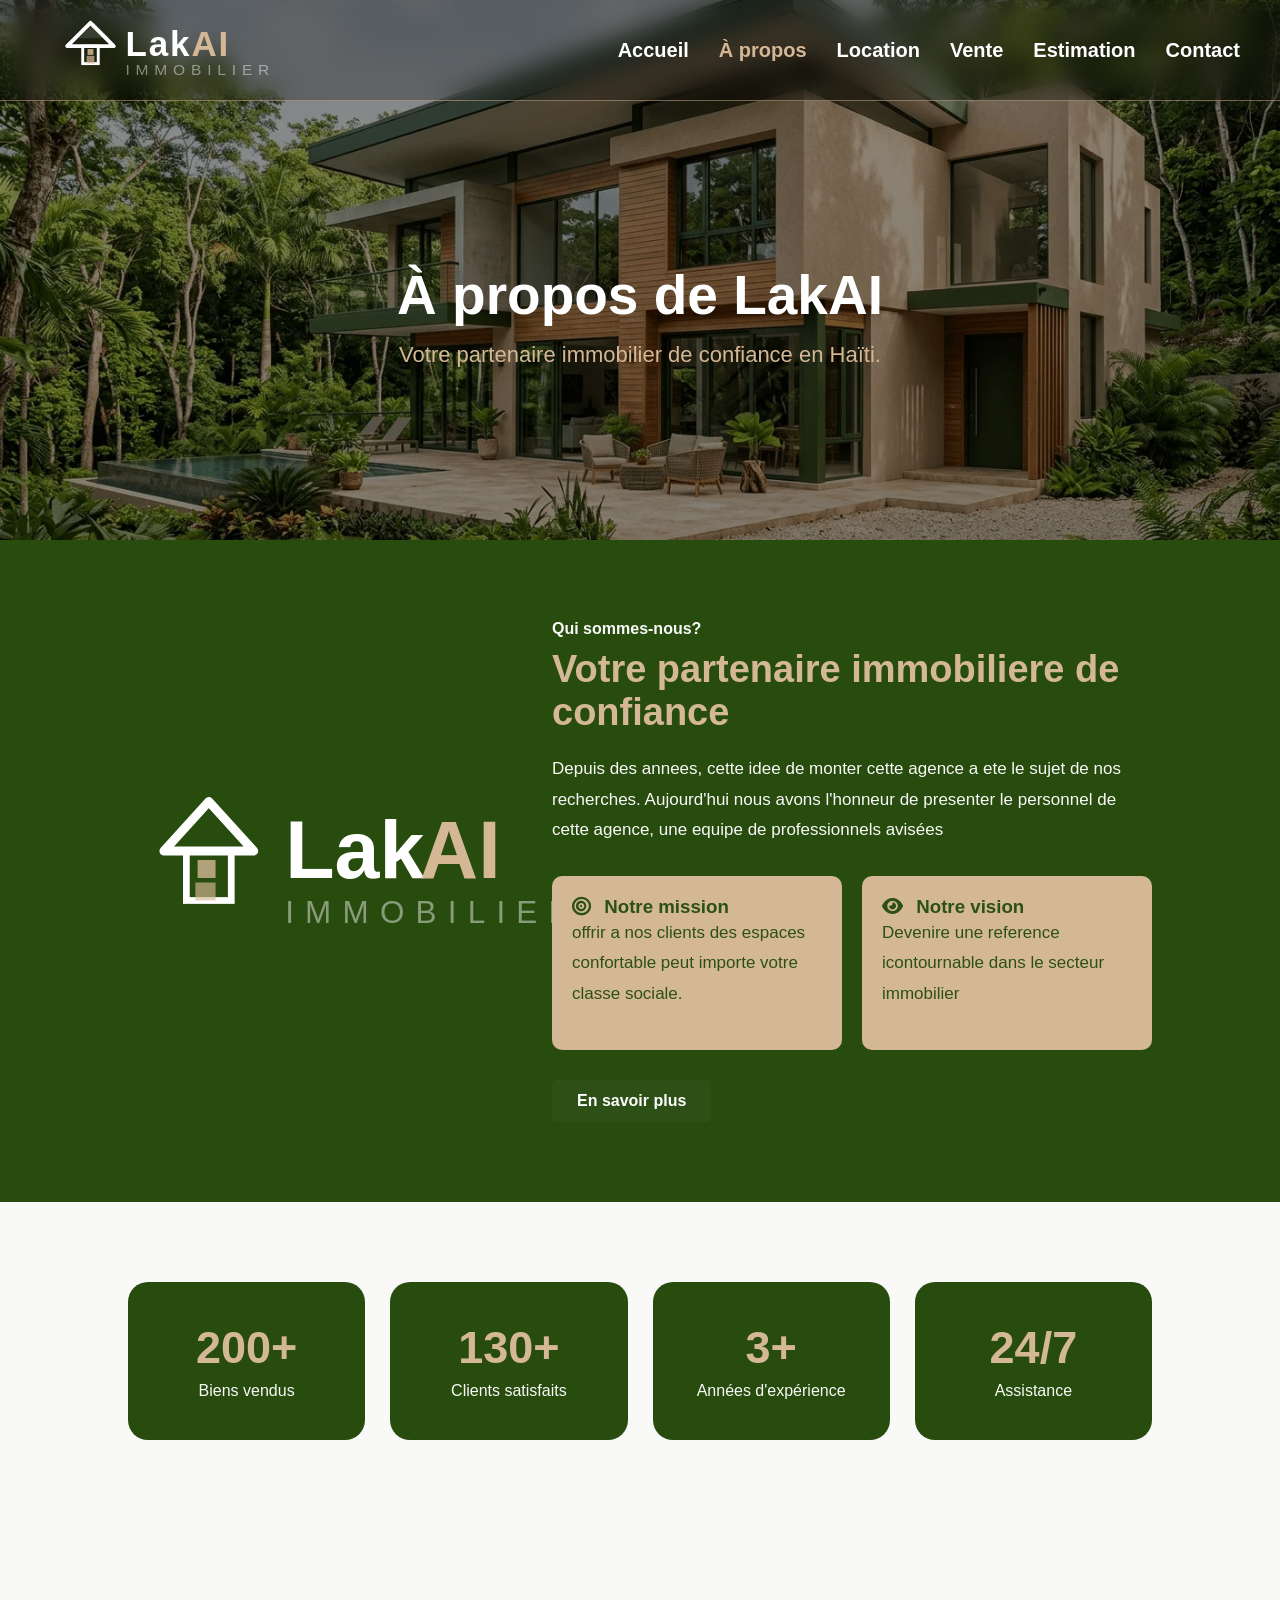
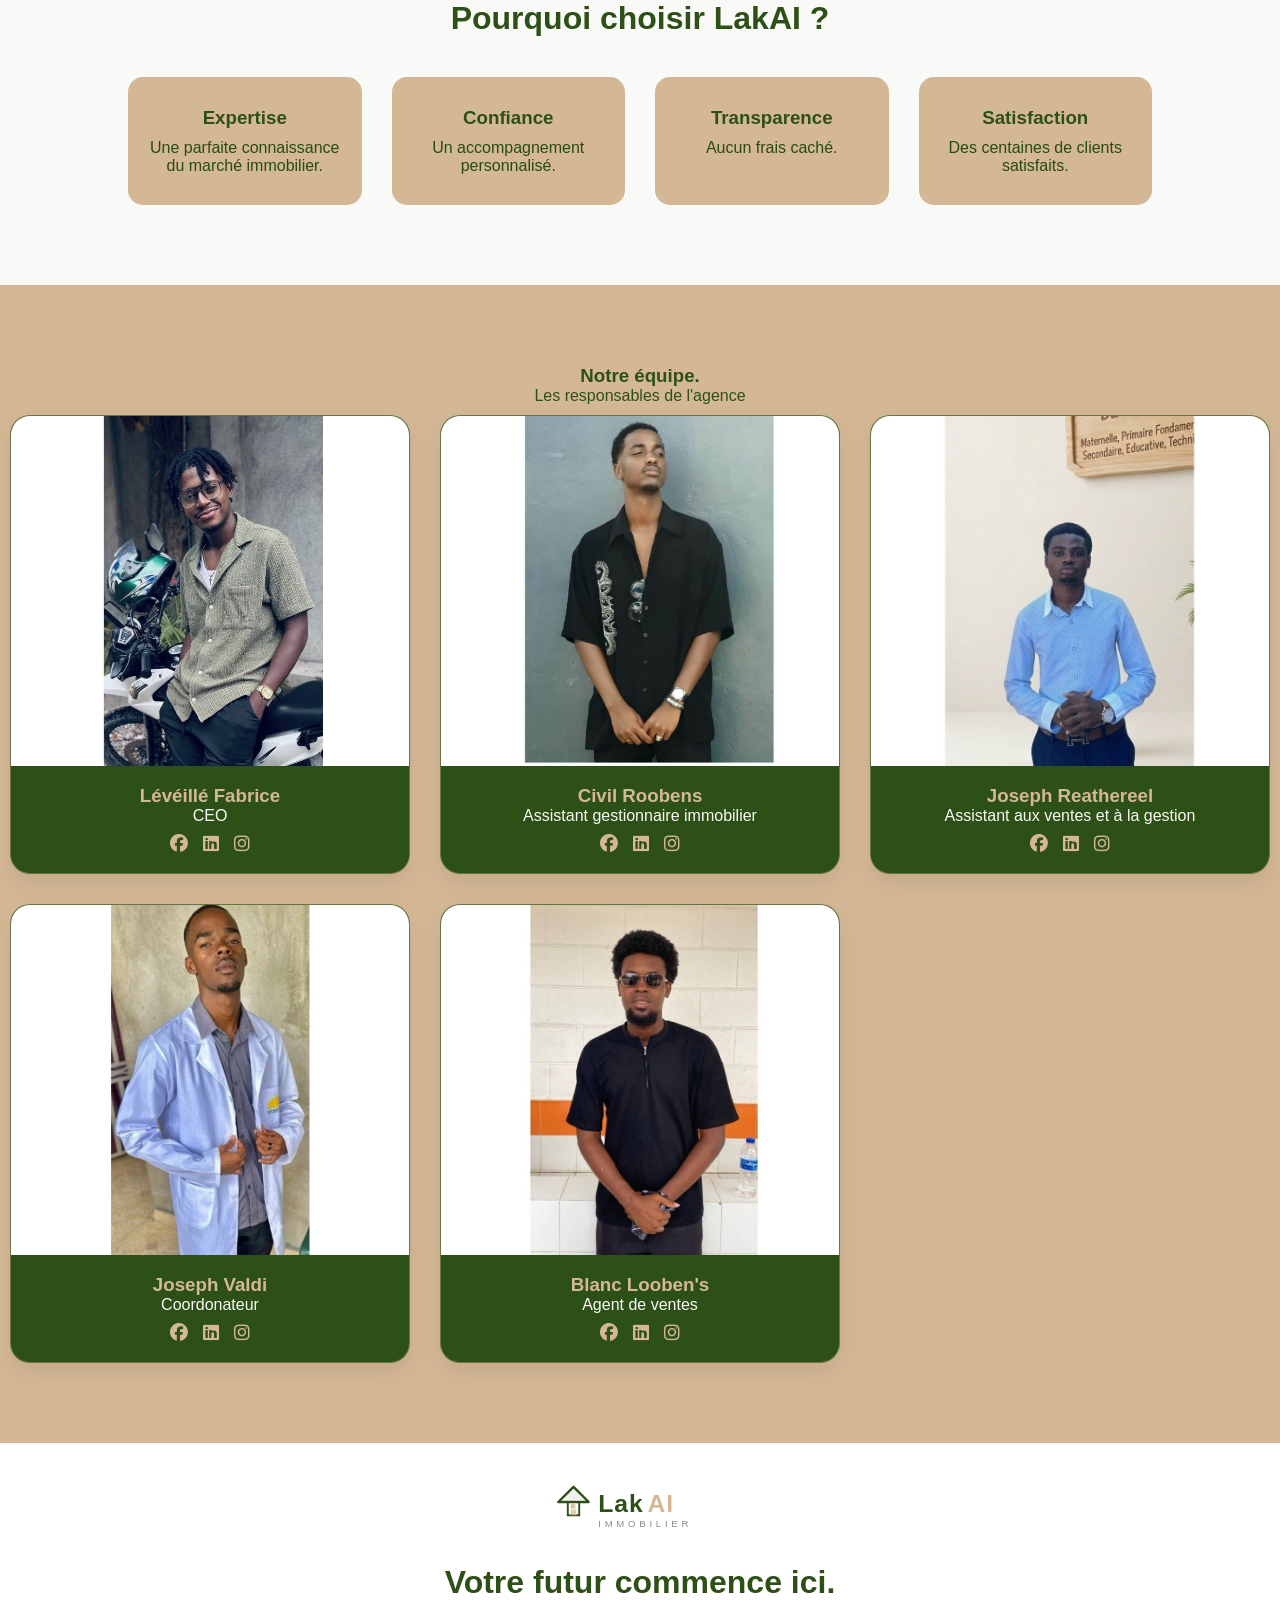
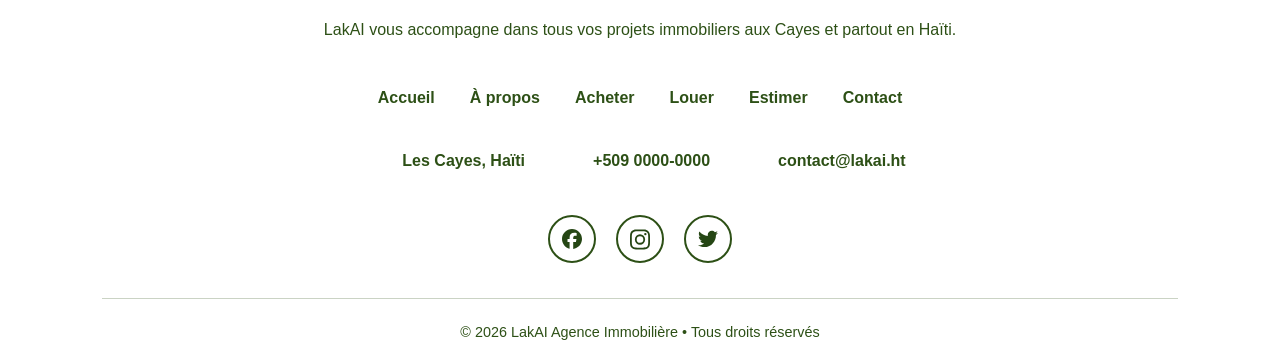
==== commit 184202d4: "deployer" ====
--- a/apropos.html
+++ b/apropos.html
@@ -1,15 +1,18 @@
-<!DOCTYPE html>
+<!doctype html>
 <html lang="en">
-<head>
-    <meta charset="UTF-8">
-    <meta name="viewport" content="width=device-width, initial-scale=1.0">
+  <head>
+    <meta charset="UTF-8" />
+    <meta name="viewport" content="width=device-width, initial-scale=1.0" />
     <title>À propos - LakAI</title>
-     <link rel="icon" href="webfonts/user.svg" />
-    <link rel="stylesheet" href="CSS/apropos.css">
-    <link rel="stylesheet" href="https://cdnjs.cloudflare.com/ajax/libs/font-awesome/6.5.1/css/all.min.css">
-</head>
-<body>
-     <header class="navbar">
+    <link rel="icon" href="webfonts/user.svg" />
+    <link rel="stylesheet" href="CSS/apropos.css" />
+    <link
+      rel="stylesheet"
+      href="https://cdnjs.cloudflare.com/ajax/libs/font-awesome/6.5.1/css/all.min.css"
+    />
+  </head>
+  <body>
+    <header class="navbar">
       <div class="logo">
         <a href="index.html">
           <img src="IMG/logo-navbar.svg" alt="LakAI" height="70" />
@@ -18,7 +21,7 @@
 
       <nav class="menu">
         <a href="index.html">Accueil</a>
-       <a href="apropos.html" class="active">À propos</a>
+        <a href="apropos.html" class="active">À propos</a>
         <a href="location.html">Location</a>
         <a href="proprietes.html">Vente</a>
         <a href="estimations.html">Estimation</a>
@@ -26,180 +29,186 @@
       </nav>
     </header>
 
-
-
-
     <section class="about-hero">
-        <div class="overlay">
-            <h1>À propos de LakAI</h1>
-            <p>Votre partenaire immobilier de confiance en Haïti.</p>
-        </div>
+      <div class="overlay">
+        <h1>À propos de LakAI</h1>
+        <p>Votre partenaire immobilier de confiance en Haïti.</p>
+      </div>
     </section>
 
     <section class="about">
       <div class="container">
-
         <div class="about-image">
-          <img src="IMG/logo-compact.svg" alt="Agence Immobilière">
-        </div>
-        
+          <img src="IMG/logo-compact.svg" alt="Agence Immobilière" />
+        </div>
+
         <div class="about-content">
-          <h4 >Qui sommes-nous?</h4>
+          <h4>Qui sommes-nous?</h4>
           <h1>Votre partenaire immobiliere de confiance</h1>
-         
+
           <div class="texte">
-              <p >
-                Depuis des annees, cette idee de monter cette agence a ete le sujet de nos recherches. 
-                Aujourd'hui nous avons l'honneur de presenter le personnel de cette agence, 
-                une equipe de professionnels avisées
+            <p>
+              Depuis des annees, cette idee de monter cette agence a ete le
+              sujet de nos recherches. Aujourd'hui nous avons l'honneur de
+              presenter le personnel de cette agence, une equipe de
+              professionnels avisées
+            </p>
+          </div>
+
+          <div class="valeurs">
+            <div class="mission-box">
+              <h3><i class="fa-solid fa-bullseye"></i> Notre mission</h3>
+              <p>
+                offrir a nos clients des espaces confortable peut importe votre
+                classe sociale.
               </p>
-          </div>
-
-        <div class="valeurs">
-          <div class="mission-box">
-            <h3><i class="fa-solid fa-bullseye"></i> Notre mission</h3>
-            <p>
-              offrir a nos clients des espaces confortable 
-              peut importe votre classe sociale.
-            </p>
-          </div>
-
-          <div class="vision-box">
-            <h3><i class="fa-solid fa-eye"></i> Notre vision</h3>
-            <p>
-              Devenire une reference icontournable dans le secteur immobilier
-            </p>
-          </div>
-        </div>
-        <a href="#" class="btn">En savoir plus</a>
-      </div>
+            </div>
+
+            <div class="vision-box">
+              <h3><i class="fa-solid fa-eye"></i> Notre vision</h3>
+              <p>
+                Devenire une reference icontournable dans le secteur immobilier
+              </p>
+            </div>
+          </div>
+          <a href="#" class="btn">En savoir plus</a>
+        </div>
       </div>
     </section>
 
     <section class="stats">
-        <div class="stat">
-            <h2>200+</h2>
-            <p>Biens vendus</p>
-        </div>
-        <div class="stat">
-            <h2>130+</h2>
-            <p>Clients satisfaits</p>
-        </div>
-        <div class="stat">
-            <h2>3+</h2>
-            <p>Années d'expérience</p>
-        </div>
-        <div class="stat">
-            <h2>24/7</h2>
-            <p>Assistance</p>
-        </div>
+      <div class="stat">
+        <h2>200+</h2>
+        <p>Biens vendus</p>
+      </div>
+      <div class="stat">
+        <h2>130+</h2>
+        <p>Clients satisfaits</p>
+      </div>
+      <div class="stat">
+        <h2>3+</h2>
+        <p>Années d'expérience</p>
+      </div>
+      <div class="stat">
+        <h2>24/7</h2>
+        <p>Assistance</p>
+      </div>
     </section>
 
     <section class="why-us">
-        <h2>Pourquoi choisir LakAI ?</h2>
-        <div class="why-grid">
-            <div>
-                <h3> Expertise</h3>
-                <p>Une parfaite connaissance du marché immobilier.</p>
-            </div>
-            <div>
-                <h3> Confiance</h3>
-                <p>Un accompagnement personnalisé.</p>
-            </div>
-            <div>
-                <h3> Transparence</h3>
-                <p>Aucun frais caché.</p>
-            </div>
-            <div>
-                <h3> Satisfaction</h3>
-                <p>Des centaines de clients satisfaits.</p>
-            </div>
-        </div>
-    </section>
-
-
-    
-  <section class="equipe">
-    
-        <div class="titre-equipe">
-          <h3>Notre équipe.</h3>
-          <p>Les responsables de l'agence</p>
-        </div>
-        <div class="personnel">
-                <div class="equipe-carte">
-                  <img src="IMG/fabrice.png" alt="Portrait de Reather" height="400">
-                  <h3>Lévéillé Fabrice</h3>
-                  <p>CEO</p>
-                  <div class="social">
-                    <i class="fa-brands fa-facebook"></i>
-                    <i class="fa-brands fa-linkedin"></i>
-                    <i class="fa-brands fa-instagram"></i>
-                  </div>
-                </div>
-
-                <div class="equipe-carte">
-                  <img src="IMG/portrait_Reather.jpg" alt="Portrait de Reather" height="400">
-                  <h3>Civile Roobens</h3>
-                  <p>Assistant gestionnaire immobilier</p>
-                  <div class="social">
-                    <i class="fa-brands fa-facebook"></i>
-                    <i class="fa-brands fa-linkedin"></i>
-                    <i class="fa-brands fa-instagram"></i>
-                  </div>
-                </div>
-
-                <div class="equipe-carte">
-                  <img src="IMG/portrait_Reather.jpg" alt="Portrait de Reather" height="400">
-                  <h3>Joseph Reathereel</h3>
-                  <p>Assistant aux ventes et à la gestion</p>
-                  <div class="social">
-                    <i class="fa-brands fa-facebook"></i>
-                    <i class="fa-brands fa-linkedin"></i>
-                    <i class="fa-brands fa-instagram"></i>
-                  </div>
-                </div>
-
-                <div class="equipe-carte">
-                  <img src="IMG/portrait_Reather.jpg" alt="Portrait de Reather" height="400">
-                  <h3>Joseph Valdi</h3>
-                  <p>Coordonateur</p>
-                  <div class="social">
-                    <i class="fa-brands fa-facebook"></i>
-                    <i class="fa-brands fa-linkedin"></i>
-                    <i class="fa-brands fa-instagram"></i>
-                  </div>
-                </div>
-
-                <div class="equipe-carte">
-                  <img src="IMG/portrait_Reather.jpg" alt="Portrait de Reather" height="400">
-                  <h3>Blanc Looben's</h3>
-                  <p>Agent de ventes</p>
-                  <div class="social">
-                    <i class="fa-brands fa-facebook"></i>
-                    <i class="fa-brands fa-linkedin"></i>
-                    <i class="fa-brands fa-instagram"></i>
-                  </div>
-                </div>
-        </div>
-    </section>
-
-       <footer class="footer">
-
-    <div class="footer-top">
-
-        <img src="IMG/logo-fond-blanc.svg" alt="LakAI" class="footer-logo">
+      <h2>Pourquoi choisir LakAI ?</h2>
+      <div class="why-grid">
+        <div>
+          <h3>Expertise</h3>
+          <p>Une parfaite connaissance du marché immobilier.</p>
+        </div>
+        <div>
+          <h3>Confiance</h3>
+          <p>Un accompagnement personnalisé.</p>
+        </div>
+        <div>
+          <h3>Transparence</h3>
+          <p>Aucun frais caché.</p>
+        </div>
+        <div>
+          <h3>Satisfaction</h3>
+          <p>Des centaines de clients satisfaits.</p>
+        </div>
+      </div>
+    </section>
+
+    <section class="equipe">
+      <div class="titre-equipe">
+        <h3>Notre équipe.</h3>
+        <p>Les responsables de l'agence</p>
+      </div>
+      <div class="personnel">
+        <div class="equipe-carte">
+          <img src="IMG/fabrice.jpg" alt="Portrait de Fabrice" height="400" />
+          <h3>Lévéillé Fabrice</h3>
+          <p>CEO</p>
+          <div class="social">
+            <i class="fa-brands fa-facebook"></i>
+            <i class="fa-brands fa-linkedin"></i>
+            <i class="fa-brands fa-instagram"></i>
+          </div>
+        </div>
+
+        <div class="equipe-carte">
+          <img
+            src="IMG/roobens.jpg"
+            alt="Portrait de Reather"
+            height="400"
+          />
+          <h3>Civil Roobens</h3>
+          <p>Assistant gestionnaire immobilier</p>
+          <div class="social">
+            <i class="fa-brands fa-facebook"></i>
+            <i class="fa-brands fa-linkedin"></i>
+            <i class="fa-brands fa-instagram"></i>
+          </div>
+        </div>
+
+        <div class="equipe-carte">
+          <img
+            src="IMG/reather.jpg"
+            alt="Portrait de Reather"
+            height="400"
+          />
+          <h3>Joseph Reathereel</h3>
+          <p>Assistant aux ventes et à la gestion</p>
+          <div class="social">
+            <i class="fa-brands fa-facebook"></i>
+            <i class="fa-brands fa-linkedin"></i>
+            <i class="fa-brands fa-instagram"></i>
+          </div>
+        </div>
+
+        <div class="equipe-carte">
+          <img
+            src="IMG/valdi.jpg"
+            alt="Portrait de Valdi"
+            height="400"
+          />
+          <h3>Joseph Valdi</h3>
+          <p>Coordonateur</p>
+          <div class="social">
+            <i class="fa-brands fa-facebook"></i>
+            <i class="fa-brands fa-linkedin"></i>
+            <i class="fa-brands fa-instagram"></i>
+          </div>
+        </div>
+
+        <div class="equipe-carte">
+          <img
+            src="IMG/blanc.jpg"
+            alt="Portrait de Blanc"
+            height="400"
+          />
+          <h3>Blanc Looben's</h3>
+          <p>Agent de ventes</p>
+          <div class="social">
+            <i class="fa-brands fa-facebook"></i>
+            <i class="fa-brands fa-linkedin"></i>
+            <i class="fa-brands fa-instagram"></i>
+          </div>
+        </div>
+      </div>
+    </section>
+
+    <footer class="footer">
+      <div class="footer-top">
+        <img src="IMG/logo-fond-blanc.svg" alt="LakAI" class="footer-logo" />
 
         <h2>Votre futur commence ici.</h2>
 
         <p>
-            LakAI vous accompagne dans tous vos projets immobiliers
-            aux Cayes et partout en Haïti.
+          LakAI vous accompagne dans tous vos projets immobiliers aux Cayes et
+          partout en Haïti.
         </p>
-
-    </div>
-
-    <div class="footer-middle">
-
+      </div>
+
+      <div class="footer-middle">
         <a href="index.html">Accueil</a>
 
         <a href="apropos.html">À propos</a>
@@ -211,46 +220,36 @@
         <a href="estimations.html">Estimer</a>
 
         <a href="contact.html">Contact</a>
-
-    </div>
-
-    <div class="footer-contact">
-
+      </div>
+
+      <div class="footer-contact">
         <div class="contact-box">
-            <img src="Webfonts/location-dot-solid.svg" alt="">
-            <span>Les Cayes, Haïti</span>
+          <img src="Webfonts/location-dot-solid.svg" alt="" />
+          <span>Les Cayes, Haïti</span>
         </div>
 
         <div class="contact-box">
-            <img src="Webfonts/phone-solid.svg" alt="">
-            <span>+509 0000-0000</span>
+          <img src="Webfonts/phone-solid.svg" alt="" />
+          <span>+509 0000-0000</span>
         </div>
 
         <div class="contact-box">
-            <img src="Webfonts/envelope-solid.svg" alt="">
-            <span>contact@lakai.ht</span>
-        </div>
-
-    </div>
-
-    <div class="footer-social">
-
-        <a href="#"><img src="Webfonts/facebook.svg" alt=""></a>
-
-        <a href="#"><img src="Webfonts/instagram.svg" alt=""></a>
-
-        <a href="#"><img src="Webfonts/twitter.svg" alt=""></a>
-
-    </div>
-
-    <div class="footer-bottom">
-
-        <p>
-            © 2026 LakAI Agence Immobilière • Tous droits réservés
-        </p>
-
-    </div>
-
-</footer>
-</body>
-</html>+          <img src="Webfonts/envelope-solid.svg" alt="" />
+          <span>contact@lakai.ht</span>
+        </div>
+      </div>
+
+      <div class="footer-social">
+        <a href="#"><img src="Webfonts/facebook.svg" alt="" /></a>
+
+        <a href="#"><img src="Webfonts/instagram.svg" alt="" /></a>
+
+        <a href="#"><img src="Webfonts/twitter.svg" alt="" /></a>
+      </div>
+
+      <div class="footer-bottom">
+        <p>© 2026 LakAI Agence Immobilière • Tous droits réservés</p>
+      </div>
+    </footer>
+  </body>
+</html>
--- a/CSS/apropos.css
+++ b/CSS/apropos.css
@@ -13,7 +13,7 @@
   min-height: 100vh;
   background-image:
     linear-gradient(rgba(0, 0, 0, 0.45), rgba(0, 0, 0, 0.45)),
-    url("../IMG/Gemini_Generated_Image_sgoa5hsgoa5hsgoa.png");
+    url("../IMG/Gemini_Generated_Image_sgoa5hsgoa5hsgoa.webp");
   background-size: cover;
   background-position: center;
   display: flex;
@@ -21,7 +21,6 @@
   align-items: center;
   text-align: center;
   padding: 40px;
-  
 }
 
 .hero-overlay {
@@ -63,13 +62,13 @@
   display: block;
 }
 
-.navbar nav{
-    display:flex;
-    flex-direction:row;
-    align-items:center;
-    gap:30px;
-    flex-wrap:wrap;
-    justify-content:center;
+.navbar nav {
+  display: flex;
+  flex-direction: row;
+  align-items: center;
+  gap: 30px;
+  flex-wrap: wrap;
+  justify-content: center;
 }
 
 .navbar nav a {
@@ -77,529 +76,512 @@
   color: white;
   font-weight: 600;
   transition: 0.3s;
-   font-size: 1.250rem;
+  font-size: 1.25rem;
 }
 
 .navbar nav a:hover {
   color: #d4b896;
 }
 
-.about-hero{
-    min-height: 60vh;
-    background:
-        linear-gradient(rgba(0, 0, 0, 0.45), rgba(0, 0, 0, 0.45)),
-    url("../IMG/Gemini_Generated_Image_sgoa5hsgoa5hsgoa.png");
-    background-size: cover;
-    background-position: center;
+.about-hero {
+  min-height: 60vh;
+  background:
+    linear-gradient(rgba(0, 0, 0, 0.45), rgba(0, 0, 0, 0.45)),
+    url("../IMG/Gemini_Generated_Image_sgoa5hsgoa5hsgoa.webp");
+  background-size: cover;
+  background-position: center;
+  display: flex;
+  justify-content: center;
+  align-items: center;
+  text-align: center;
+  padding: 40px;
+  padding-top: 130px;
+  box-sizing: border-box;
+}
+
+.about-hero h1 {
+  color: #fff;
+  font-size: 55px;
+  margin-bottom: 15px;
+}
+
+.about-hero p {
+  color: #d4b896;
+  font-size: 22px;
+}
+
+.about {
+  padding: 80px 10%;
+  margin-top: 0;
+}
+.container {
+  display: flex;
+  align-items: center;
+  justify-content: space-between;
+  gap: 50px;
+}
+
+.about-image img {
+  width: 500px;
+  border-radius: 15px;
+}
+.about-image img {
+  max-width: 120%;
+  height: auto;
+}
+
+.about-content {
+  max-width: 600px;
+  animation: fadeInLeft 1s ease;
+}
+.about-image {
+  animation: fadeInRight 1s ease;
+}
+
+@keyframes fadeInLeft {
+  from {
+    opacity: 0;
+    transform: translateX(-50px);
+  }
+  to {
+    opacity: 1;
+    transform: translateX(0);
+  }
+}
+
+@keyframes fadeInRight {
+  from {
+    opacity: 0;
+    transform: translateX(50px);
+  }
+  to {
+    opacity: 1;
+    transform: translateX(0);
+  }
+}
+.about-content h4 {
+  color: #d4b896;
+  margin-bottom: 10px;
+}
+.about-content h1 {
+  font-size: 38px;
+  margin-bottom: 20px;
+  color: #d4b896;
+}
+.about-content p {
+  font-size: 17px;
+  line-height: 1.8;
+  color: #2d5016;
+  margin-bottom: 20px;
+}
+.about-content h4 {
+  color: #f9f9f8;
+}
+.valeurs {
+  display: flex;
+  gap: 20px;
+  margin: 30px 0;
+}
+
+.mission-box,
+.vision-box {
+  flex: 1;
+  background: #d4b896;
+  border-radius: 10px;
+  padding: 20px;
+  border-left: 5px;
+}
+
+@media (max-width: 768px) {
+  .valeurs {
+    flex-direction: column;
+  }
+}
+
+.texte p {
+  color: #f9f9f8;
+}
+.mission-box h3 {
+  color: #2d5016;
+}
+.vision-box h3 {
+  color: #2d5016;
+}
+.mission-box h3 i,
+.vision-box h3 i {
+  margin-right: 8px;
+}
+.btn {
+  display: inline-block;
+  padding: 12px 25px;
+  background: #2d5016;
+  color: #fff;
+  font-weight: bold;
+  text-decoration: none;
+  border-radius: 5px;
+  transition: 0.3s;
+}
+.btn:hover {
+  background: #d4b896;
+  color: #274c0e;
+  transform: translateY(-4px);
+  box-shadow: 0 10px 20px rgba(0, 0, 0, 0.25);
+}
+.about {
+  background-color: #274c0e;
+}
+
+.stats {
+  display: grid;
+  grid-template-columns: repeat(4, 1fr);
+  gap: 25px;
+  padding: 80px 10%;
+  background: #f9f9f8;
+}
+
+.stat {
+  background: #274c0e;
+  color: #f9f9f8;
+  padding: 40px;
+  border-radius: 20px;
+  text-align: center;
+  transition: 0.4s;
+}
+
+.stat h2 {
+  font-size: 45px;
+  color: #d4b896;
+  margin-bottom: 8px;
+}
+
+.stat:hover {
+  transform: translateY(-8px);
+}
+
+@media (max-width: 768px) {
+  .stats {
+    grid-template-columns: repeat(2, 1fr);
+    padding: 60px 8%;
+  }
+}
+
+@media (max-width: 480px) {
+  .stats {
+    grid-template-columns: 1fr;
+  }
+}
+
+.why-us {
+  background: #f9f9f8;
+  padding: 80px 10%;
+  text-align: center;
+}
+
+.why-us h2 {
+  color: #2d5016;
+  font-size: 32px;
+  margin-bottom: 40px;
+}
+
+.why-grid {
+  display: grid;
+  grid-template-columns: repeat(auto-fit, minmax(220px, 1fr));
+  gap: 30px;
+}
+
+.why-grid div {
+  background: #d4b896;
+  border-radius: 15px;
+  padding: 30px 20px;
+  transition: 0.3s;
+}
+
+.why-grid div:hover {
+  transform: translateY(-8px);
+  box-shadow: 0 10px 25px rgba(16, 9, 9, 0.15);
+}
+
+.why-grid h3 {
+  color: #2d5016;
+  margin-bottom: 10px;
+}
+
+.why-grid p {
+  color: #274c0e;
+}
+
+.row {
+  background-color: #f9f9f8;
+  background-size: 50%;
+}
+
+.equipe {
+  background: #d4b896;
+  padding: 80px 10px;
+  text-align: center;
+  animation: slideUp 2s;
+}
+
+@keyframes slideUp {
+  0% {
+    transform: translateY(30px);
+    opacity: 0;
+  }
+  100% {
+    transform: translateY(0);
+    opacity: 1;
+  }
+}
+
+.personnel {
+  display: grid;
+  grid-template-columns: repeat(auto-fit, minmax(300px, 1fr));
+  gap: 30px;
+}
+
+.equipe-carte {
+  background: #2d5016;
+  border-radius: 20px;
+  overflow: hidden;
+  border: 1px solid rgba(212, 184, 150, 0.35);
+  box-shadow: 0 10px 25px rgba(16, 9, 9, 0.08);
+  transition: all 0.3s ease;
+  overflow: hidden;
+}
+.equipe-carte img {
+  width: 100%;
+  height: 350px;
+  object-fit: cover;
+  transition: 0.5s;
+}
+.equipe-carte {
+  cursor: pointer;
+}
+.equipe-carte:hover img {
+  transform: scale(1.08);
+}
+.equipe-carte h3 {
+  color: #d4b896;
+  padding: 15px 10px 0;
+}
+.equipe-carte p {
+  color: #f9f9f8;
+  padding: 0 10px 5px;
+}
+
+.social {
+  display: flex;
+  justify-content: center;
+  gap: 15px;
+  padding: 5px 10px 20px;
+}
+
+.social i {
+  color: #d4b896;
+  font-size: 18px;
+  transition: 0.3s;
+}
+
+.social i:hover {
+  color: #fff;
+  transform: translateY(-3px);
+}
+
+.titre-equipe {
+  color: #2d5016;
+  margin-bottom: 10px;
+  justify-content: center;
+  text-align: center;
+}
+
+.footer {
+  background: #ffffff;
+  padding: 40px 8% 20px;
+  text-align: center;
+  border-top: none;
+}
+
+.footer-top {
+  max-width: 650px;
+  margin: auto;
+}
+
+.footer-logo {
+  width: 190px;
+  margin-bottom: 20px;
+}
+
+.footer-top h2 {
+  color: #2d5016;
+  font-size: 2rem;
+  margin-bottom: 15px;
+}
+
+.footer-top p {
+  color: #2d5016;
+  line-height: 1.8;
+  margin-bottom: 45px;
+}
+
+.footer-middle {
+  display: flex;
+  justify-content: center;
+  flex-wrap: wrap;
+  gap: 35px;
+  margin-bottom: 45px;
+}
+
+.footer-middle a {
+  color: #2d5016;
+  text-decoration: none;
+  font-weight: bold;
+  transition: 0.3s;
+}
+
+.footer-middle a:hover {
+  color: #d4b896;
+}
+
+.footer-contact {
+  display: flex;
+  justify-content: center;
+  flex-wrap: wrap;
+  gap: 40px;
+  margin-bottom: 45px;
+}
+
+.contact-box {
+  display: flex;
+  align-items: center;
+  gap: 10px;
+  color: #2d5016;
+  font-weight: 600;
+}
+
+.contact-box img {
+  width: 18px;
+  filter: brightness(0) saturate(100%) invert(22%) sepia(27%) saturate(964%)
+    hue-rotate(55deg);
+}
+
+.footer-social {
+  display: flex;
+  justify-content: center;
+  gap: 20px;
+  margin-bottom: 35px;
+}
+
+.footer-social a {
+  width: 48px;
+  height: 48px;
+  border: 2px solid #2d5016;
+  border-radius: 50%;
+  display: flex;
+  justify-content: center;
+  align-items: center;
+  transition: 0.3s;
+}
+
+.footer-social a:hover {
+  background: #2d5016;
+  transform: translateY(-5px);
+}
+
+.footer-social img {
+  width: 20px;
+  filter: brightness(0) saturate(100%) invert(22%) sepia(27%) saturate(964%)
+    hue-rotate(55deg);
+}
+
+.footer-social a:hover img {
+  filter: brightness(0) invert(1);
+}
+
+.footer-bottom {
+  margin-top: 20px;
+  padding-top: 25px;
+  border-top: 1px solid rgba(45, 80, 22, 0.25);
+}
+
+.footer-bottom p {
+  color: #2d5016;
+  font-size: 0.9rem;
+}
+
+@media (max-width: 992px) {
+  .container {
+    flex-direction: column;
+    text-align: center;
+  }
+
+  .about-image img {
+    width: 400px;
+  }
+
+  .about-content {
+    max-width: 100%;
+  }
+}
+
+@media (max-width: 768px) {
+  .navbar {
+    flex-direction: column;
+    gap: 15px;
+    padding: 15px 20px;
+  }
+
+  .navbar nav,
+  .menu {
     display: flex;
+    flex-direction: row;
+    flex-wrap: wrap;
     justify-content: center;
     align-items: center;
-    text-align: center;
-    padding: 40px;
-    padding-top: 130px;
-    box-sizing: border-box;
-}
-
-.about-hero h1{
-    color: #fff;
-    font-size: 55px;
-    margin-bottom: 15px;
-}
-
-.about-hero p{
-    color: #d4b896;
-    font-size: 22px;
-}
-
-
-
-.about {
-    padding: 80px 10%;
-    margin-top: 0;
-}
-.container {
-    display: flex;
-    align-items: center;
-    justify-content: space-between;
-    gap: 50px;
-}
-
-.about-image img{
-    width: 500px;
-    border-radius: 15px;
-}
-.about-image img{
-    max-width: 120%;
-    height: auto;
-}
-
-.about-content{
-    max-width: 600px;
-    animation: fadeInLeft 1s ease;
-}
-.about-image{
-    animation: fadeInRight 1s ease;
-}
-
-@keyframes fadeInLeft{
-    from{
-        opacity: 0;
-        transform: translateX(-50px);
-    }
-    to{
-        opacity: 1;
-        transform: translateX(0);
-    }
-}
-
-@keyframes fadeInRight{
-    from{
-        opacity: 0;
-        transform: translateX(50px);
-    }
-    to{
-        opacity: 1;
-        transform: translateX(0);
-    }
-}
-.about-content h4 {
-    color: #d4b896;
-    margin-bottom: 10px;
-}
-.about-content h1{
-    font-size: 38px;
-    margin-bottom: 20px;
-    color: #d4b896;
-}
-.about-content p{
-    font-size: 17px;
-    line-height: 1.8;
-    color: #2d5016;
-    margin-bottom: 20px;
-}
-.about-content h4{
-    color: #f9f9f8;
-}
-.valeurs{
-    display: flex;
-    gap: 20px;
-    margin: 30px 0;
-}
-
-.mission-box,
-.vision-box{
-    flex: 1;
-    background: #d4b896;
-    border-radius: 10px;
-    padding: 20px;
-    border-left: 5px;
-}
-
-@media(max-width: 768px){
-    .valeurs{
-        flex-direction: column;
-    }
-}
-
-
-.texte p{
-    color: #f9f9f8;
-}
-.mission-box h3 {
-    color: #2d5016;
-}
-.vision-box h3 {
-    color: #2d5016;
-}
-.mission-box h3 i,
-.vision-box h3 i{
-    margin-right: 8px;
-}
-.btn{
-    display: inline-block;
-    padding: 12px 25px;
-    background: #2d5016;
-    color: #fff;
-    font-weight: bold;
-    text-decoration: none;
-    border-radius: 5px;
-    transition: 0.3s;
-}
-.btn:hover{
-    background: #d4b896;
-    color: #274c0e;
-    transform: translateY(-4px);
-    box-shadow: 0 10px 20px rgba(0,0,0,.25);
-}
-.about{
-    background-color: #274c0e;
-   
-}
-
-.stats{
-    display: grid;
-    grid-template-columns: repeat(4, 1fr);
-    gap: 25px;
-    padding: 80px 10%;
-    background: #f9f9f8;
-}
-
-.stat{
-    background: #274c0e;
-    color: #f9f9f8;
-    padding: 40px;
-    border-radius: 20px;
-    text-align: center;
-    transition: .4s;
-}
-
-.stat h2{
-    font-size: 45px;
-    color: #d4b896;
-    margin-bottom: 8px;
-}
-
-.stat:hover{
-    transform: translateY(-8px);
-}
-
-@media (max-width: 768px){
-    .stats{
-        grid-template-columns: repeat(2, 1fr);
-        padding: 60px 8%;
-    }
-}
-
-@media (max-width: 480px){
-    .stats{
-        grid-template-columns: 1fr;
-    }
-}
-
-.why-us{
-    background: #f9f9f8;
-    padding: 80px 10%;
-    text-align: center;
-}
-
-.why-us h2{
-    color: #2d5016;
-    font-size: 32px;
-    margin-bottom: 40px;
-}
-
-.why-grid{
-    display: grid;
-    grid-template-columns: repeat(auto-fit, minmax(220px, 1fr));
-    gap: 30px;
-}
-
-.why-grid div{
-    background: #d4b896;
-    border-radius: 15px;
-    padding: 30px 20px;
-    transition: .3s;
-}
-
-.why-grid div:hover{
-    transform: translateY(-8px);
-    box-shadow: 0 10px 25px rgba(16, 9, 9, 0.15);
-}
-
-.why-grid h3{
-    color: #2d5016;
-    margin-bottom: 10px;
-}
-
-.why-grid p{
-    color: #274c0e;
-}
-
-
-.row {
-    background-color: #f9f9f8;
-    background-size: 50%;
-}
-
-
-.equipe{
-    background: #d4b896;
-    padding: 80px 10px;
-    text-align: center;
-    animation: slideUp 2s;
-}
-
-@keyframes slideUp{
-    0%{
-        transform: translateY(30px);
-        opacity: 0;
-     }
-     100%{
-        transform: translateY(0);
-        opacity: 1;
-     }
-}
-    
-.personnel{
-    display: grid;
-    grid-template-columns: repeat(auto-fit, minmax(300px,1fr));
-    gap: 30px;
-}
-
-.equipe-carte{
-    background: #2d5016;
-    border-radius:20px;
-    overflow:hidden;
-    border:1px solid rgba(212,184,150,.35);
-    box-shadow:0 10px 25px rgba(16, 9, 9, 0.08);
-    transition:all .3s ease;
-    overflow: hidden;
-    
-}
-.equipe-carte img{
+    gap: 15px;
     width: 100%;
-    height: 350px;
-    object-fit: cover;
-    transition: 0.5s;
-}
-.equipe-carte{
-    cursor: pointer;
-}
-.equipe-carte:hover img{
-    transform: scale(1.08);
-}
-.equipe-carte h3{
-    color: #d4b896;
-    padding: 15px 10px 0;
-}
-.equipe-carte p{
-    color: #f9f9f8;
-    padding: 0 10px 5px;
-}
-
-.social{
-    display: flex;
-    justify-content: center;
-    gap: 15px;
-    padding: 5px 10px 20px;
-}
-
-.social i{
-    color: #d4b896;
-    font-size: 18px;
-    transition: .3s;
-}
-
-.social i:hover{
-    color: #fff;
-    transform: translateY(-3px);
-}
-  
-
-.titre-equipe {
-    color: #2d5016;
-    margin-bottom: 10px;
-    justify-content: center;
-    text-align: center;
-}
-
-
-
-.footer{
-    background:#FFFFFF;
-    padding:40px 8% 20px;
-    text-align:center;
-    border-top: none;
-}
-
-.footer-top{
-    max-width:650px;
-    margin:auto;
-}
-
-.footer-logo{
-    width:190px;
-    margin-bottom:20px;
-}
-
-.footer-top h2{
-    color:#2D5016;
-    font-size:2rem;
-    margin-bottom:15px;
-}
-
-.footer-top p{
-    color:#2D5016;
-    line-height:1.8;
-    margin-bottom:45px;
-}
-
-
-
-
-.footer-middle{
-    display:flex;
-    justify-content:center;
-    flex-wrap:wrap;
-    gap:35px;
-    margin-bottom:45px;
-}
-
-.footer-middle a{
-    color:#2D5016;
-    text-decoration:none;
-    font-weight:bold;
-    transition:.3s;
-}
-
-.footer-middle a:hover{
-    color:#D4B896;
-}
-
-
-
-
-.footer-contact{
-    display:flex;
-    justify-content:center;
-    flex-wrap:wrap;
-    gap:40px;
-    margin-bottom:45px;
-}
-
-.contact-box{
-    display:flex;
-    align-items:center;
-    gap:10px;
-    color:#2D5016;
-    font-weight:600;
-}
-
-.contact-box img{
-    width:18px;
-    filter:brightness(0) saturate(100%) invert(22%) sepia(27%) saturate(964%) hue-rotate(55deg);
-}
-
-
-
-.footer-social{
-    display:flex;
-    justify-content:center;
-    gap:20px;
-    margin-bottom:35px;
-}
-
-.footer-social a{
-    width:48px;
-    height:48px;
-    border:2px solid #2D5016;
-    border-radius:50%;
-    display:flex;
-    justify-content:center;
-    align-items:center;
-    transition:.3s;
-}
-
-.footer-social a:hover{
-    background:#2D5016;
-    transform:translateY(-5px);
-}
-
-.footer-social img{
-    width:20px;
-    filter:brightness(0) saturate(100%) invert(22%) sepia(27%) saturate(964%) hue-rotate(55deg);
-}
-
-.footer-social a:hover img{
-    filter:brightness(0) invert(1);
-}
-
-
-.footer-bottom{
-    margin-top:20px;
-    padding-top:25px;
-    border-top:1px solid rgba(45,80,22,.25);
-}
-
-.footer-bottom p{
-    color:#2D5016;
-    font-size:.9rem;
-}
-
- @media (max-width: 992px) {
-    .container{
-        flex-direction: column;
-        text-align: center;
-    }
-
-    .about-image img{
-        width: 400px;
-    }
-
-    .about-content {
-        max-width: 100%;
-    }
- }  
-
- @media (max-width: 768px) {
-    .navbar{
-        flex-direction: column;
-        gap: 15px;
-        padding: 15px 20px;
-    }
-
-    .navbar nav,
-    .menu {
-        display: flex;
-        flex-direction: row;
-        flex-wrap: wrap;
-        justify-content: center;
-        align-items: center;
-        gap: 15px;
-        width: 100%;
-    }
-
-   .about-hero{
-        padding-top: 190px;
-        min-height: 70vh;
-   }
-
-   .about {
+  }
+
+  .about-hero {
+    padding-top: 190px;
+    min-height: 70vh;
+  }
+
+  .about {
     padding: 60px 5%;
     margin-top: 0;
-   } 
-
-   .about-content h1{
+  }
+
+  .about-content h1 {
     font-size: 28px;
-   }
-
-   .about-image img {
+  }
+
+  .about-image img {
     width: 100%;
     max-width: 350px;
-   }
-   .equipe-carte {
+  }
+  .equipe-carte {
     width: 100%;
     max-width: 300px;
     margin: 0 auto;
-   }
- }
-
-   @media (max-width: 480px) {
-    .about-content h1{
-        font-size: 22px;
-    }
-
-    .about-content p {
-        font-size: 15px;
-    }
-
-    .btn {
-        display: block;
-        text-align: center;
-        width: 100%;
-    }
-
-    .equipe {
-        padding: 60px 10px;
-    }
-   }+  }
+}
+
+@media (max-width: 480px) {
+  .about-content h1 {
+    font-size: 22px;
+  }
+
+  .about-content p {
+    font-size: 15px;
+  }
+
+  .btn {
+    display: block;
+    text-align: center;
+    width: 100%;
+  }
+
+  .equipe {
+    padding: 60px 10px;
+  }
+}
